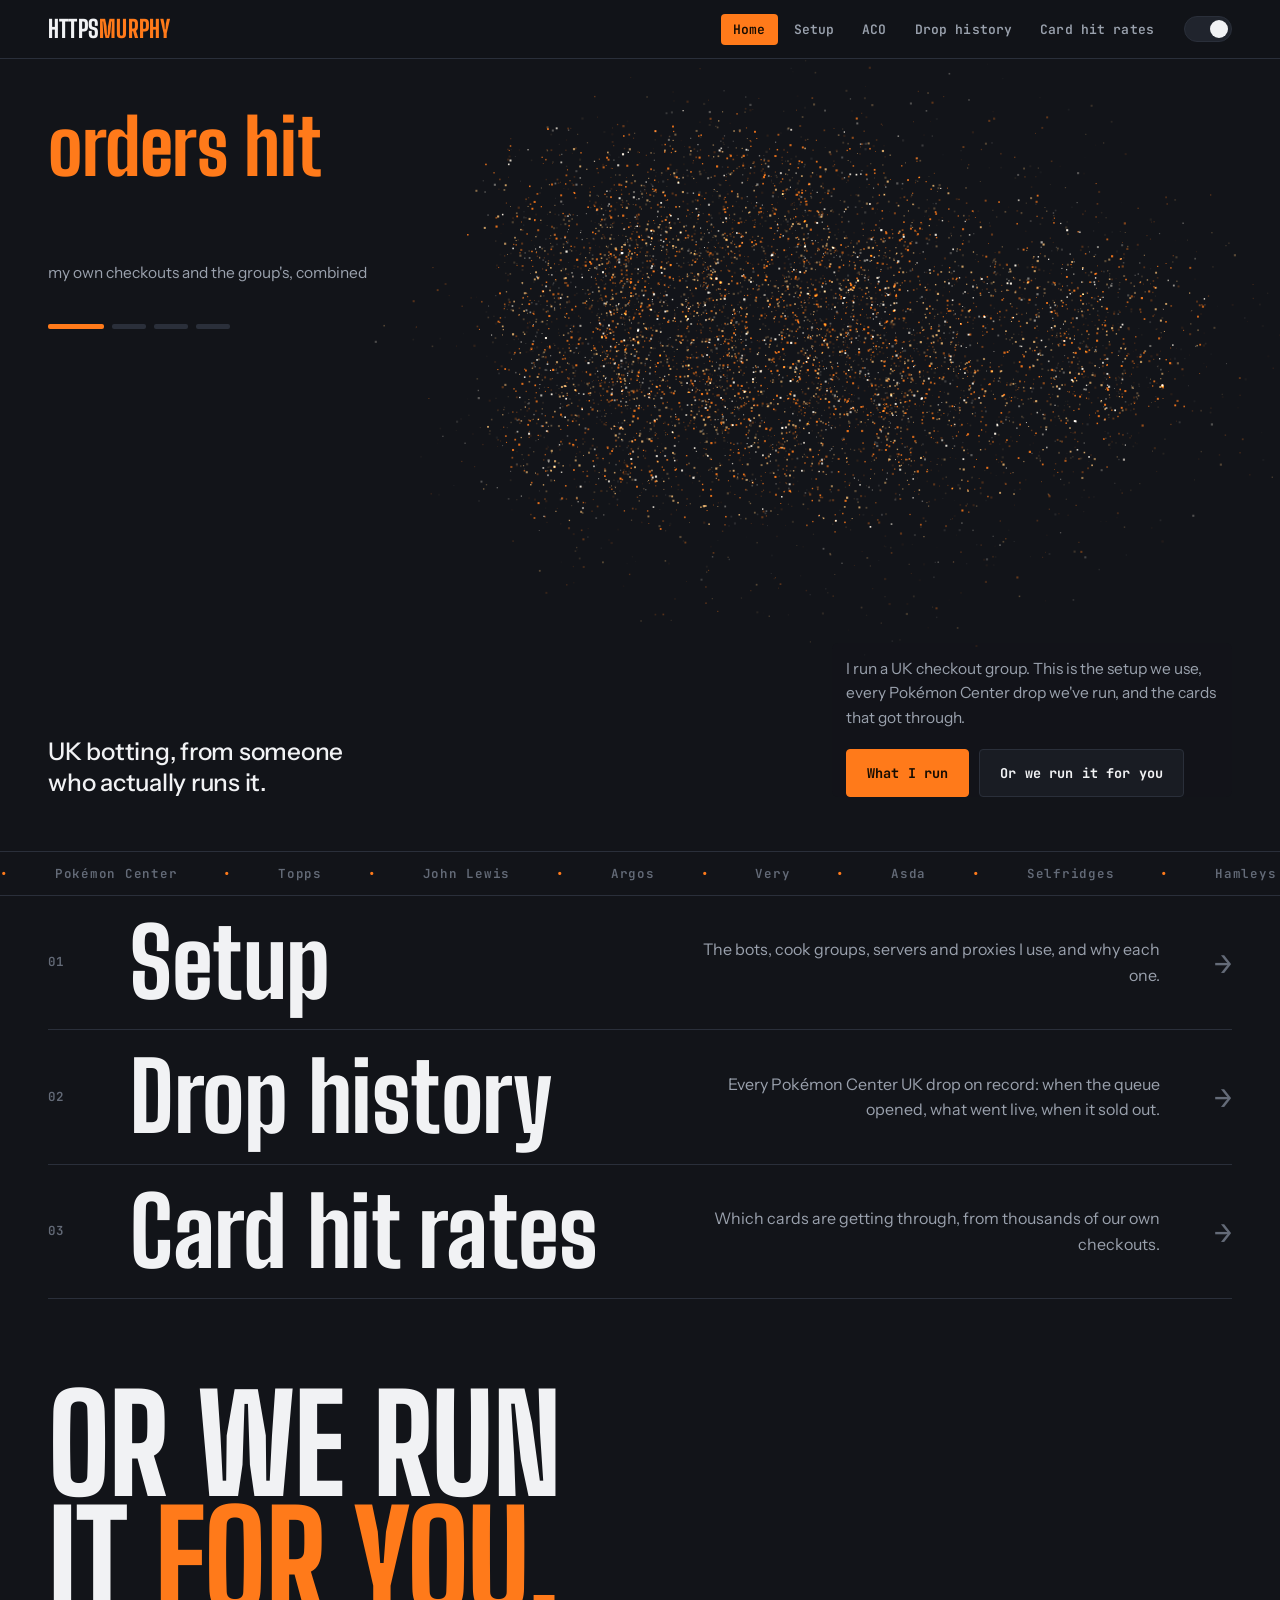
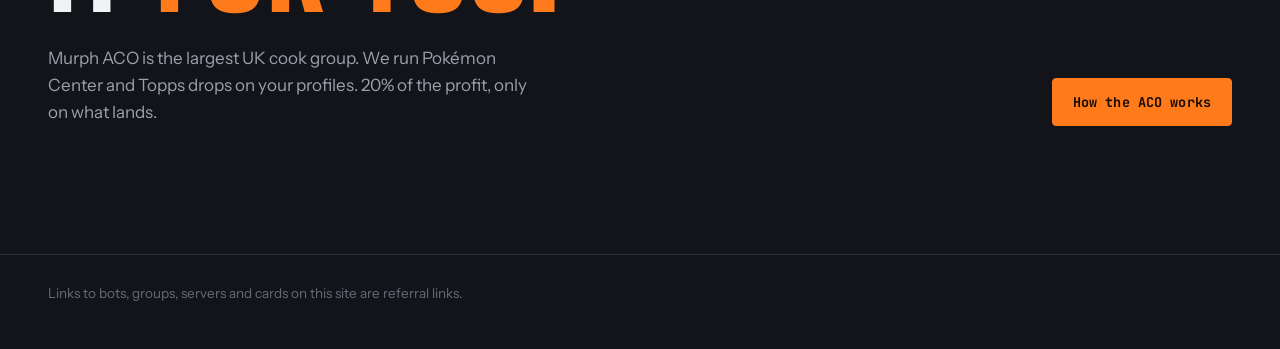
==== index.html @ 5c56f4e0 "Enfra: drop the old name everywhere Co-Authored-By: Claude Fable 5.2 <noreply@anthropic.com>" ====
<!doctype html>
<html lang="en-GB">
<head>
<meta charset="utf-8">
<meta name="viewport" content="width=device-width, initial-scale=1">
<title>httpsmurphy · UK drop desk</title>
<meta name="description" content="Live Pokémon Center UK drop clock, every drop on record with what our group took, and the cards that are getting through.">
<link rel="icon" href="icons/murphaco.webp">
<link rel="preconnect" href="https://fonts.googleapis.com">
<link rel="preconnect" href="https://fonts.gstatic.com" crossorigin>
<link href="https://fonts.googleapis.com/css2?family=Big+Shoulders+Display:wght@700;800;900&family=Instrument+Sans:wght@400;500;600;700&family=JetBrains+Mono:wght@500;600;700&display=swap" rel="stylesheet">
<link rel="stylesheet" href="assets/site.css">
<link rel="stylesheet" href="assets/v2.css">
<script src="assets/drops-data.js"></script>
<script src="assets/site.js"></script>
</head>
<body class="v2">
<main>

<section class="hero2 home" id="hero2">
  <canvas id="fx" aria-hidden="true"></canvas>
  <div class="wrap hero2-in">
    <div class="fact" aria-live="polite">
      <div class="fact-cap disp" id="fact-cap"></div>
      <div class="fact-sub" id="fact-sub"></div>
      <div class="fact-dots" id="fact-dots" role="tablist" aria-label="Figures"></div>
    </div>
    <div class="hero2-foot">
      <div>
        <h1 id="head">UK botting, from someone who actually runs it.</h1>
      </div>
      <div class="hero2-side">
        <p>I run a UK checkout group. This is the setup we use, every Pokémon Center drop we've run, and the cards that got through.</p>
        <div class="hero2-btns"><a class="btn primary" href="setup.html">What I run</a><a class="btn" href="aco.html">Or we run it for you</a></div>
      </div>
    </div>
  </div>
</section>

<div class="ticker" aria-hidden="true"><div class="ticker-in" id="ticker"></div></div>

<section class="doors"><div class="wrap">
  <a class="door rise" href="setup.html"><span class="label">01</span><span class="disp">Setup</span><span class="door-sub">The bots, cook groups, servers and proxies I use, and why each one.</span><span class="door-prev" id="prev-setup" aria-hidden="true"></span><span class="door-go" aria-hidden="true">→</span></a>
  <a class="door rise" href="drops.html"><span class="label">02</span><span class="disp">Drop history</span><span class="door-sub">Every Pokémon Center UK drop on record: when the queue opened, what went live, when it sold out.</span><span class="door-prev" id="prev-drops" aria-hidden="true"></span><span class="door-go" aria-hidden="true">→</span></a>
  <a class="door rise" href="cards.html"><span class="label">03</span><span class="disp">Card hit rates</span><span class="door-sub">Which cards are getting through, from thousands of our own checkouts.</span><span class="door-prev" id="prev-cards" aria-hidden="true"></span><span class="door-go" aria-hidden="true">→</span></a>
</div></section>

<section class="band"><div class="wrap">
  <h2 class="disp rise">Or we run it <span>for you.</span></h2>
  <div class="band-row rise">
    <p>Murph ACO is the largest UK cook group. We run Pokémon Center and Topps drops on your profiles. 20% of the profit, only on what lands.</p>
    <a class="btn primary" href="aco.html">How the ACO works</a>
  </div>
</div></section>

</main>
<script>
document.addEventListener("DOMContentLoaded", function () {
  var $ = function (id) { return document.getElementById(id); };
  var drops = Drops.all(), stats = Drops.stats(drops);

  // the figures the particles cycle through — each one says what it is, in words, right beside it
  var FACTS = [
    ["10k+", "orders hit", "my own checkouts and the group's, combined"],
    [String(stats.since), "days since the last drop", "Pokémon Center UK. They come every " + Math.round(stats.avgGap) + " days on average"],
    [String(drops.length), "drops tracked", "every Pokémon Center UK drop on record, with queue, live and sold-out times"],
    ["72%", "hit rate", "on the best card I share publicly"]
  ];

  var FX = (function () {
    var cv = $("fx"), host = $("hero2"), ctx = cv.getContext("2d"), N = innerWidth < 700 ? 3600 : 8200;
    var x = new Float32Array(N), y = new Float32Array(N), vx = new Float32Array(N), vy = new Float32Array(N), tx = new Float32Array(N), ty = new Float32Array(N),
        sz = new Float32Array(N), hue = new Float32Array(N), ph = new Float32Array(N), free = new Uint8Array(N);
    var W = 0, H = 0, dpr = 1, mx = -9999, my = -9999, text = "", running = false, seen = true, api = { idle: true };
    var still = matchMedia("(prefers-reduced-motion: reduce)").matches;
    for (var i = 0; i < N; i++) { sz[i] = .7 + Math.random() * 1.5; hue[i] = Math.random(); ph[i] = Math.random() * 6.283; }
    function size() {
      dpr = Math.min(2, devicePixelRatio || 1); W = host.clientWidth; H = host.clientHeight;
      cv.width = W * dpr; cv.height = H * dpr; ctx.setTransform(dpr, 0, 0, dpr, 0, 0);
    }
    function targets(first) {
      var off = document.createElement("canvas"), o = off.getContext("2d"); off.width = W; off.height = H;
      var fs = Math.min(H * .7, W * (innerWidth < 700 ? .92 : .56) / Math.max(1.05, text.length * .47));
      o.font = "900 " + fs + "px 'Big Shoulders Display', 'Arial Narrow', sans-serif"; o.textBaseline = "middle"; o.textAlign = "center";
      var cx = innerWidth < 900 ? W / 2 : W * .66, cy = innerWidth < 900 ? H * .4 : H * .37;
      o.fillText(text, cx, cy);
      var data = o.getImageData(0, 0, W, H).data, pts = [], step = Math.max(2, Math.round(Math.sqrt(W * H / 52000)));
      for (var py = 0; py < H; py += step) for (var px = 0; px < W; px += step) if (data[(py * W + px) * 4 + 3] > 128) pts.push(px, py);
      var count = pts.length / 2, body = Math.floor(N * .86);
      for (var i = 0; i < N; i++) {
        if (i < body && count) {
          var k = Math.floor(Math.random() * count) * 2; free[i] = 0;
          tx[i] = pts[k] + (Math.random() - .5) * step; ty[i] = pts[k + 1] + (Math.random() - .5) * step;
        } else {                                   // loose dust drifting round the number
          free[i] = 1; var a = Math.random() * 6.283, r = fs * (.42 + Math.random() * .5);
          tx[i] = cx + Math.cos(a) * r * 1.25; ty[i] = cy + Math.sin(a) * r * .8;
        }
        if (first) { var a2 = Math.random() * 6.283, r2 = Math.max(W, H) * (.5 + Math.random() * .6); x[i] = cx + Math.cos(a2) * r2; y[i] = cy + Math.sin(a2) * r2; }
      }
    }
    function frame(t) {
      if (!running) return;
      ctx.clearRect(0, 0, W, H);
      var dark = getComputedStyle(document.documentElement).colorScheme.indexOf("dark") > -1;
      ctx.globalCompositeOperation = dark ? "lighter" : "source-over";
      for (var i = 0; i < N; i++) {
        var gx = tx[i], gy = ty[i];
        if (free[i]) { gx += Math.cos(t * .00022 + ph[i]) * 26; gy += Math.sin(t * .00031 + ph[i]) * 20; }
        else { gx += Math.cos(t * .0011 + ph[i]) * .9; gy += Math.sin(t * .0013 + ph[i]) * .9; }
        var dx = gx - x[i], dy = gy - y[i], k = free[i] ? .012 : .045;
        vx[i] = (vx[i] + dx * k) * .86; vy[i] = (vy[i] + dy * k) * .86;
        var ex = x[i] - mx, ey = y[i] - my, d2 = ex * ex + ey * ey;
        if (d2 < 16900) { var f = (1 - d2 / 16900) * 5.2, d = Math.sqrt(d2) || 1; vx[i] += ex / d * f; vy[i] += ey / d * f; }
        x[i] += vx[i]; y[i] += vy[i];
        var h = hue[i], tw = .55 + .45 * Math.sin(t * .002 + ph[i] * 3);
        if (dark) ctx.fillStyle = h < .5 ? "rgba(255,122,26," + (free[i] ? .35 : .9) * tw + ")" : h < .82 ? "rgba(255,196,120," + (free[i] ? .3 : .8) * tw + ")" : "rgba(255,246,232," + (free[i] ? .3 : .95) * tw + ")";
        else ctx.fillStyle = h < .6 ? "rgba(214,88,4," + (free[i] ? .3 : .9) + ")" : "rgba(60,36,14," + (free[i] ? .22 : .7) + ")";
        ctx.fillRect(x[i], y[i], sz[i], sz[i]);
      }
      if (still) { running = false; return; }
      requestAnimationFrame(frame);
    }
    function go() { if (!running && seen && !document.hidden) { running = true; requestAnimationFrame(frame); } }
    api.set = function (v) { if (v === text) return; text = v; targets(false); if (still) { for (var i = 0; i < N; i++) { x[i] = tx[i]; y[i] = ty[i]; } } go(); };
    api.start = function (v) {
      size(); text = v; targets(true);
      if (still) for (var i = 0; i < N; i++) { x[i] = tx[i]; y[i] = ty[i]; }
      go();
    };
    host.addEventListener("pointermove", function (e) { var r = host.getBoundingClientRect(); mx = e.clientX - r.left; my = e.clientY - r.top; });
    host.addEventListener("pointerleave", function () { mx = my = -9999; });
    new IntersectionObserver(function (es) { seen = es[0].isIntersecting; if (seen) go(); else running = false; }).observe(host);
    document.addEventListener("visibilitychange", function () { if (document.hidden) running = false; else go(); });
    var rz2; window.addEventListener("resize", function () { clearTimeout(rz2); rz2 = setTimeout(function () { size(); targets(false); go(); }, 150); });
    return api;
  })();

  var at = 0, timer, dots = $("fact-dots");
  function showFact(i, user) {
    at = (i + FACTS.length) % FACTS.length;
    FX.set(FACTS[at][0]);
    var box = $("fact-cap").parentNode; box.classList.remove("swap"); void box.offsetWidth; box.classList.add("swap");
    $("fact-cap").textContent = FACTS[at][1]; $("fact-sub").textContent = FACTS[at][2];
    dots.querySelectorAll("button").forEach(function (b, k) { b.setAttribute("aria-selected", k === at ? "true" : "false"); });
    clearInterval(timer); timer = setInterval(function () { showFact(at + 1); }, user ? 9000 : 5200);
  }
  FACTS.forEach(function (f, i) {
    var b = el("button", { type: "button", role: "tab", "aria-label": f[0] + " " + f[1] });
    b.addEventListener("click", function () { showFact(i, true); }); dots.append(b);
  });
  var begin = function () { FX.start(FACTS[0][0]); showFact(0); };
  (document.fonts && document.fonts.load ? document.fonts.load("900 120px 'Big Shoulders Display'") : Promise.resolve()).then(begin, begin);

  // headline: one word at a time
  var head = $("head"), words = head.textContent.split(" "); head.textContent = ""; head.setAttribute("aria-label", words.join(" "));
  words.forEach(function (w, i) { var sp = el("span", { class: "w", "aria-hidden": "true", text: w }); sp.style.animationDelay = (.35 + i * .07) + "s"; head.append(sp, " "); });

  // retailers strip
  var shops = ["Pokémon Center", "Topps", "John Lewis", "Argos", "Very", "Asda", "Selfridges", "Hamleys", "Miniso"], tk = $("ticker");
  for (var r = 0; r < 4; r++) shops.forEach(function (n) { tk.append(el("span", { text: n })); });

  // door previews: a taste of each page, shown on hover
  ["stellar.jpg", "hidden.jpg", "brute.png", "lunar.svg", "pokenotify.png", "resellers.jpg", "hyonix.png", "enfra.png"].forEach(function (f) { $("prev-setup").append(el("img", { src: "icons/" + f, alt: "" })); });
  (function () {
    var NS = "http://www.w3.org/2000/svg", svg = document.createElementNS(NS, "svg"), recent = drops.slice(0, 26).reverse(), max = 1;
    recent.forEach(function (d) { max = Math.max(max, d.items.length); });
    svg.setAttribute("viewBox", "0 0 " + recent.length * 9 + " 54"); svg.setAttribute("preserveAspectRatio", "none");
    recent.forEach(function (d, i) {
      var h = 8 + d.items.length / max * 46, rc = document.createElementNS(NS, "rect");
      rc.setAttribute("x", i * 9); rc.setAttribute("y", 54 - h); rc.setAttribute("width", 5); rc.setAttribute("height", h); rc.setAttribute("rx", 1);
      rc.setAttribute("class", d.pre ? "has" : ""); svg.append(rc);
    });
    $("prev-drops").append(svg);
  })();
  [["Slash", 72], ["Wise", 64], ["Capital On Tap", 55]].forEach(function (c) {
    var f = el("i"); f.style.setProperty("--w", c[1] + "%");
    $("prev-cards").append(el("span", { class: "pb" }, [el("b", { text: c[0] }), el("span", { class: "pt" }, [f]), el("em", { text: c[1] + "%" })]));
  });

  var io = new IntersectionObserver(function (es) { es.forEach(function (e) { if (e.isIntersecting) { e.target.classList.add("in"); io.unobserve(e.target); } }); }, { threshold: .15 });
  document.querySelectorAll(".rise").forEach(function (n) { io.observe(n); });
});
</script>
</body>
</html>
---- assets/site.css ----
/* httpsmurphy.co.uk — one stylesheet for every page.
   Dark is a lifted slate, not black; orange is the only accent. */
:root {
  --bg: #15171c;
  --panel: #1c1f26;
  --panel-2: #232731;
  --line: #2c313c;
  --ink: #eceef2;
  --dim: #9ba1ae;
  --faint: #6c7280;
  --accent: #ff8a2b;
  --accent-ink: #1a1206;
  --accent-soft: rgba(255, 138, 43, .12);
  --good: #4cc38a;
  --bad: #ef6b6b;
  --warn: #f2c14e;
  --radius: 14px;
  --maxw: 1080px;
  --font: "Manrope", system-ui, -apple-system, "Segoe UI", sans-serif;
  --mono: "JetBrains Mono", ui-monospace, "SF Mono", Menlo, monospace;
  color-scheme: dark;
}
@media (prefers-color-scheme: light) {
  :root:not([data-theme="dark"]) {
    --bg: #f5f4f1; --panel: #ffffff; --panel-2: #f0eeea; --line: #e2dfd9;
    --ink: #1b1d22; --dim: #5d6370; --faint: #8b909b;
    --accent: #e06c0a; --accent-ink: #ffffff; --accent-soft: rgba(224, 108, 10, .10);
    --good: #1f9d63; --bad: #d14545; --warn: #b7860b;
    color-scheme: light;
  }
}
:root[data-theme="light"] {
  --bg: #f5f4f1; --panel: #ffffff; --panel-2: #f0eeea; --line: #e2dfd9;
  --ink: #1b1d22; --dim: #5d6370; --faint: #8b909b;
  --accent: #e06c0a; --accent-ink: #ffffff; --accent-soft: rgba(224, 108, 10, .10);
  --good: #1f9d63; --bad: #d14545; --warn: #b7860b;
  color-scheme: light;
}

* { box-sizing: border-box; }
html { -webkit-text-size-adjust: 100%; }
body {
  margin: 0; background: var(--bg); color: var(--ink);
  font: 16px/1.6 var(--font); -webkit-font-smoothing: antialiased;
}
a { color: inherit; text-decoration: none; }
a:focus-visible, button:focus-visible, input:focus-visible { outline: 2px solid var(--accent); outline-offset: 3px; border-radius: 6px; }
img { max-width: 100%; display: block; }
h1, h2, h3 { margin: 0; line-height: 1.15; letter-spacing: -.02em; text-wrap: balance; }
h1 { font-size: clamp(34px, 5.4vw, 56px); font-weight: 800; }
h2 { font-size: clamp(24px, 3vw, 32px); font-weight: 750; }
h3 { font-size: 17px; font-weight: 700; letter-spacing: -.01em; }
p { margin: 0; }
.wrap { width: 100%; max-width: var(--maxw); margin: 0 auto; padding: 0 20px; }
.num { font-family: var(--mono); font-variant-numeric: tabular-nums; letter-spacing: -.02em; }
.dim { color: var(--dim); }
.accent { color: var(--accent); }
.eyebrow { font-size: 12.5px; font-weight: 700; letter-spacing: .12em; text-transform: uppercase; color: var(--accent); }
.lede { color: var(--dim); font-size: clamp(16px, 1.6vw, 18.5px); max-width: 60ch; }

/* header */
.site-head { position: sticky; top: 0; z-index: 20; background: color-mix(in srgb, var(--bg) 86%, transparent); backdrop-filter: blur(10px); border-bottom: 1px solid var(--line); }
.site-head .wrap { display: flex; align-items: center; gap: 18px; height: 62px; }
.brand { font-weight: 800; letter-spacing: -.02em; font-size: 17px; white-space: nowrap; }
.brand span { color: var(--accent); }
.nav { display: flex; gap: 4px; margin-left: auto; overflow-x: auto; scrollbar-width: none; }
.nav::-webkit-scrollbar { display: none; }
.nav a { padding: 7px 12px; border-radius: 9px; font-size: 14.5px; font-weight: 600; color: var(--dim); white-space: nowrap; }
.nav a:hover { color: var(--ink); background: var(--panel); }
.nav a[aria-current="page"] { color: var(--ink); background: var(--panel-2); }
.theme-btn { flex: none; width: 36px; height: 36px; border-radius: 10px; border: 1px solid var(--line); background: var(--panel); color: var(--dim); cursor: pointer; font-size: 15px; }
.theme-btn:hover { color: var(--ink); }

/* sections */
main { display: block; }
.hero { padding: clamp(48px, 9vw, 104px) 0 clamp(36px, 6vw, 64px); }
.hero h1 { max-width: 16ch; }
.hero .lede { margin-top: 18px; }
.section { padding: clamp(36px, 6vw, 72px) 0; }
.section-head { display: flex; flex-direction: column; gap: 10px; margin-bottom: 28px; }
.section-head p { color: var(--dim); max-width: 62ch; }

/* buttons */
.btn { display: inline-flex; align-items: center; gap: 8px; padding: 11px 18px; border-radius: 11px; font-weight: 700; font-size: 15px; border: 1px solid var(--line); background: var(--panel); color: var(--ink); cursor: pointer; transition: transform .12s ease, border-color .12s ease; }
.btn:hover { border-color: var(--faint); transform: translateY(-1px); }
.btn.primary { background: var(--accent); border-color: var(--accent); color: var(--accent-ink); }
.btn.small { padding: 8px 13px; font-size: 14px; border-radius: 9px; }
.btn-row { display: flex; flex-wrap: wrap; gap: 10px; margin-top: 28px; }

/* cards */
.card { background: var(--panel); border: 1px solid var(--line); border-radius: var(--radius); padding: 24px; }
.grid { display: grid; gap: 16px; }
.grid.three { grid-template-columns: repeat(3, minmax(0, 1fr)); }
.grid.two { grid-template-columns: repeat(2, minmax(0, 1fr)); }
@media (max-width: 860px) { .grid.three { grid-template-columns: 1fr; } .grid.two { grid-template-columns: 1fr; } }
a.card { display: flex; flex-direction: column; gap: 8px; transition: border-color .15s ease, transform .15s ease; }
a.card:hover { border-color: var(--accent); transform: translateY(-2px); }
a.card .go { margin-top: auto; padding-top: 14px; color: var(--accent); font-weight: 700; font-size: 14.5px; }
.card p { color: var(--dim); font-size: 15px; }

/* the live drop panel */
.pulse { display: grid; grid-template-columns: minmax(0, 1.1fr) minmax(0, 1fr); gap: 0; padding: 0; overflow: hidden; }
@media (max-width: 860px) { .pulse { grid-template-columns: 1fr; } }
.pulse-main { padding: 30px; border-right: 1px solid var(--line); }
@media (max-width: 860px) { .pulse-main { border-right: 0; border-bottom: 1px solid var(--line); } }
.pulse-big { display: flex; align-items: baseline; gap: 14px; margin: 10px 0 6px; }
.pulse-big .num { font-size: clamp(64px, 11vw, 112px); font-weight: 700; line-height: .95; color: var(--accent); }
.pulse-big span:last-child { font-size: 18px; font-weight: 700; }
.meter { height: 8px; border-radius: 99px; background: var(--panel-2); margin-top: 20px; overflow: hidden; }
.meter i { display: block; height: 100%; border-radius: 99px; background: var(--accent); width: 0; transition: width 1s cubic-bezier(.2, .8, .2, 1); }
.meter-note { margin-top: 10px; font-size: 14px; color: var(--dim); }
.pulse-side { padding: 30px; display: grid; grid-template-columns: 1fr 1fr; gap: 22px 18px; align-content: center; }
.stat .k { font-size: 12.5px; color: var(--faint); font-weight: 600; text-transform: uppercase; letter-spacing: .08em; }
.stat .v { font-size: 22px; font-weight: 700; margin-top: 2px; }
.stat .s { font-size: 13px; color: var(--dim); }

/* month bars + heatmap */
.bars { display: flex; align-items: flex-end; gap: 8px; height: 120px; }
.bars div { flex: 1; display: flex; flex-direction: column; align-items: center; justify-content: flex-end; gap: 6px; height: 100%; }
.bars i { display: block; width: 100%; max-width: 34px; border-radius: 6px 6px 2px 2px; background: var(--accent); min-height: 3px; }
.bars span { font-size: 11.5px; color: var(--faint); white-space: nowrap; }
.bars b { font: 600 12px var(--mono); color: var(--dim); }
.heat { display: grid; grid-template-columns: 44px repeat(9, 1fr); gap: 5px; align-items: center; }
.heat .h { font-size: 11.5px; color: var(--faint); text-align: center; }
.heat .d { font-size: 12.5px; color: var(--dim); font-weight: 600; }
.heat .c { aspect-ratio: 1.5 / 1; border-radius: 6px; background: var(--panel-2); display: grid; place-items: center; font: 600 12px var(--mono); color: transparent; }
.heat .c[data-n]:not([data-n="0"]) { color: var(--accent-ink); }

/* drop list */
.toolbar { display: flex; flex-wrap: wrap; gap: 10px; align-items: center; margin-bottom: 18px; }
.chips { display: flex; gap: 6px; flex-wrap: wrap; }
.chip { padding: 7px 13px; border-radius: 99px; border: 1px solid var(--line); background: var(--panel); color: var(--dim); font-size: 14px; font-weight: 600; cursor: pointer; }
.chip[aria-pressed="true"] { background: var(--accent); border-color: var(--accent); color: var(--accent-ink); }
.search { flex: 1; min-width: 200px; padding: 10px 14px; border-radius: 11px; border: 1px solid var(--line); background: var(--panel); color: var(--ink); font: inherit; font-size: 15px; }
.drop { background: var(--panel); border: 1px solid var(--line); border-radius: var(--radius); margin-bottom: 12px; overflow: hidden; }
.drop-head { display: flex; flex-wrap: wrap; align-items: center; gap: 10px 14px; padding: 16px 20px; }
.drop-head .date { font-weight: 750; font-size: 16.5px; }
.tag { font-size: 12px; font-weight: 700; padding: 3px 9px; border-radius: 7px; border: 1px solid var(--line); color: var(--dim); white-space: nowrap; }
.tag.pre { color: var(--warn); border-color: color-mix(in srgb, var(--warn) 45%, transparent); }
.tag.live { color: var(--good); border-color: color-mix(in srgb, var(--good) 45%, transparent); font-family: var(--mono); }
.tag.oos { color: var(--bad); border-color: color-mix(in srgb, var(--bad) 45%, transparent); font-family: var(--mono); }
.drop-items { border-top: 1px solid var(--line); }
.drop-item { display: flex; align-items: center; gap: 12px; padding: 12px 20px; border-top: 1px solid var(--line); }
.drop-item:first-child { border-top: 0; }
.drop-item .n { flex: 1; min-width: 0; font-size: 15px; }
.drop-item .n small { display: block; color: var(--faint); font-size: 12.5px; }
.drop-item .t { display: flex; gap: 6px; flex: none; }
@media (max-width: 560px) { .drop-item { flex-direction: column; align-items: flex-start; gap: 8px; } }

/* list rows (setup, cards) */
.rows { display: flex; flex-direction: column; gap: 10px; }
.row { background: var(--panel); border: 1px solid var(--line); border-radius: var(--radius); }
.row-main { display: flex; align-items: center; gap: 16px; padding: 18px 20px; width: 100%; text-align: left; background: none; border: 0; color: inherit; font: inherit; }
button.row-main { cursor: pointer; }
.row-ico { flex: none; width: 44px; height: 44px; border-radius: 11px; object-fit: cover; background: var(--panel-2); display: grid; place-items: center; font-weight: 800; color: var(--dim); }
.row-body { flex: 1; min-width: 0; }
.row-body h3 { display: flex; flex-wrap: wrap; align-items: center; gap: 8px; }
.row-body p { color: var(--dim); font-size: 15px; margin-top: 2px; }
.pill { font-size: 11.5px; font-weight: 700; padding: 2px 8px; border-radius: 6px; background: var(--panel-2); color: var(--dim); letter-spacing: .02em; }
.pill.best { background: var(--accent-soft); color: var(--accent); }
@media (max-width: 560px) { .row-main { flex-wrap: wrap; } .row-main .btn { width: 100%; justify-content: center; } }

/* card hit rates */
.rate { flex: none; width: 190px; display: flex; align-items: center; gap: 12px; }
.rate .track { flex: 1; height: 8px; border-radius: 99px; background: var(--panel-2); overflow: hidden; }
.rate .track i { display: block; height: 100%; border-radius: 99px; background: var(--accent); width: 0; transition: width .9s cubic-bezier(.2, .8, .2, 1); }
.rate .num { width: 44px; text-align: right; font-weight: 700; font-size: 16px; }
.row.low .rate .track i { background: var(--faint); }
.caret { flex: none; color: var(--faint); transition: transform .2s ease; }
.row[open-state="1"] .caret { transform: rotate(180deg); }
.row-more { display: none; padding: 0 20px 20px 80px; }
.row[open-state="1"] .row-more { display: block; }
.facts { display: grid; grid-template-columns: repeat(3, minmax(0, 1fr)); gap: 14px; margin-bottom: 16px; }
.facts .k { font-size: 12px; color: var(--faint); font-weight: 700; text-transform: uppercase; letter-spacing: .08em; }
.facts .v { font-weight: 650; margin-top: 2px; }
.bin { font-family: var(--mono); letter-spacing: .06em; }
.bin .mask { color: var(--faint); }
@media (max-width: 700px) { .rate { width: 120px; } .row-more { padding-left: 20px; } .facts { grid-template-columns: 1fr; } }
.lock { display: flex; align-items: center; gap: 14px; flex-wrap: wrap; background: var(--accent-soft); border: 1px solid color-mix(in srgb, var(--accent) 35%, transparent); border-radius: var(--radius); padding: 18px 20px; margin-top: 18px; }
.lock p { flex: 1; min-width: 220px; font-size: 15px; }

/* ACO page */
.switch { display: inline-flex; align-self: flex-start; margin-top: 6px; padding: 4px; gap: 4px; border-radius: 12px; background: var(--panel); border: 1px solid var(--line); }
.switch button { padding: 9px 16px; border-radius: 9px; border: 0; background: none; color: var(--dim); font: inherit; font-weight: 700; font-size: 14.5px; cursor: pointer; }
.switch button[aria-pressed="true"] { background: var(--accent); color: var(--accent-ink); }
.feature h3 { margin-bottom: 6px; }
.steps { counter-reset: s; display: grid; gap: 14px; }
.steps li { list-style: none; counter-increment: s; display: flex; gap: 16px; align-items: flex-start; }
.steps li::before { content: counter(s); flex: none; width: 32px; height: 32px; border-radius: 9px; background: var(--accent-soft); color: var(--accent); display: grid; place-items: center; font: 700 14px var(--mono); }
.steps { padding: 0; margin: 0; }
.figures { display: grid; grid-template-columns: repeat(3, 1fr); gap: 16px; }
.figures .num { font-size: clamp(30px, 4.6vw, 44px); font-weight: 700; color: var(--accent); }
@media (max-width: 700px) { .figures { grid-template-columns: 1fr; } }

.soon { opacity: .75; }
.soon .pill { margin-left: auto; }
.note { font-size: 13.5px; color: var(--faint); }
.callout { border-left: 3px solid var(--accent); padding: 4px 0 4px 16px; color: var(--dim); max-width: 62ch; }
.callout b { color: var(--ink); }

/* footer */
.site-foot { border-top: 1px solid var(--line); margin-top: 40px; padding: 28px 0 44px; color: var(--faint); font-size: 13.5px; }
.site-foot .wrap { display: flex; flex-wrap: wrap; gap: 10px 24px; justify-content: space-between; }
.site-foot a { color: var(--dim); text-decoration: underline; text-underline-offset: 3px; }

@media (prefers-reduced-motion: reduce) { * { transition: none !important; animation: none !important; } }

/* breakdown under a setup row */
.points { list-style: none; margin: 0; padding: 0 20px 18px 80px; display: grid; gap: 7px; }
.points li { position: relative; padding-left: 18px; color: var(--dim); font-size: 15px; }
.points li::before { content: ""; position: absolute; left: 0; top: .62em; width: 6px; height: 6px; border-radius: 2px; background: var(--accent); }
.points li b { color: var(--ink); font-weight: 650; }
@media (max-width: 700px) { .points { padding-left: 20px; } }
.tag.won { color: var(--accent); border-color: color-mix(in srgb, var(--accent) 45%, transparent); font-weight: 700; }

/* members-only rows on the hit rates page */
a.row.locked { display: block; border-style: dashed; border-color: color-mix(in srgb, var(--accent) 45%, var(--line)); }
a.row.locked:hover { border-color: var(--accent); }
.row.locked .blur { filter: blur(6px); user-select: none; }
.row.locked .rate .track i { background: repeating-linear-gradient(135deg, var(--accent) 0 6px, color-mix(in srgb, var(--accent) 55%, transparent) 6px 12px); }
.row.locked .caret { font-size: 13px; }
---- assets/v2.css ----
/* v2 — the "drop desk" look. Loaded after site.css; pages move onto it one at a time. */
:root {
  --bg: #121419; --panel: #191c23; --panel-2: #20242d; --line: #2a2f3a;
  --ink: #f1f2f4; --dim: #9aa1ad; --faint: #646b78;
  --accent: #ff7a1a; --accent-ink: #160c02; --accent-soft: rgba(255, 122, 26, .13);
  --display: "Big Shoulders Display", "Arial Narrow", sans-serif;
  --font: "Instrument Sans", system-ui, -apple-system, sans-serif;
}
@media (prefers-color-scheme: light) {
  :root:not([data-theme="dark"]) { --bg: #f3f1ec; --panel: #fbfaf7; --panel-2: #eae7df; --line: #d9d5cb; --ink: #17181b; --dim: #575c66; --faint: #8a8f99; --accent: #e2620a; --accent-ink: #fff; --accent-soft: rgba(226, 98, 10, .11); }
}
:root[data-theme="light"] { --bg: #f3f1ec; --panel: #fbfaf7; --panel-2: #eae7df; --line: #d9d5cb; --ink: #17181b; --dim: #575c66; --faint: #8a8f99; --accent: #e2620a; --accent-ink: #fff; --accent-soft: rgba(226, 98, 10, .11); }

body.v2 { font-family: var(--font); background:
  linear-gradient(color-mix(in srgb, var(--line) 38%, transparent) 1px, transparent 1px) 0 0 / 100% 88px,
  var(--bg); background-attachment: local; }
body.v2 .wrap { max-width: 1240px; padding: 0 28px; }
@media (max-width: 640px) { body.v2 .wrap { padding: 0 16px; } }
.v2 .label { font: 600 11.5px/1 var(--mono); letter-spacing: .14em; text-transform: uppercase; color: var(--faint); }
.v2 .label b { color: var(--accent); font-weight: 600; }
.v2 .disp { font-family: var(--display); font-weight: 800; text-transform: uppercase; letter-spacing: -.005em; line-height: .86; }

/* header */
.v2 .site-head { background: color-mix(in srgb, var(--bg) 82%, transparent); }
.v2 .site-head .wrap { height: 58px; }
.v2 .brand { font-family: var(--display); font-size: 24px; font-weight: 800; text-transform: uppercase; letter-spacing: .01em; }
.v2 .nav a { font: 600 12px var(--mono); letter-spacing: .08em; text-transform: uppercase; border-radius: 4px; }
.v2 .nav a[aria-current="page"] { background: var(--accent); color: var(--accent-ink); }
.v2 .theme-btn { border-radius: 4px; }

/* ---------- desk: the live clock ---------- */
.desk { padding: clamp(28px, 5vw, 56px) 0 0; }
.desk-top { display: flex; flex-wrap: wrap; gap: 10px 28px; align-items: center; justify-content: space-between; margin-bottom: 18px; }
.live { display: inline-flex; align-items: center; gap: 9px; }
.live i { width: 8px; height: 8px; border-radius: 50%; background: var(--accent); box-shadow: 0 0 0 0 var(--accent); animation: ping 1.8s infinite; }
@keyframes ping { 70% { box-shadow: 0 0 0 9px transparent; } 100% { box-shadow: 0 0 0 0 transparent; } }
.clock { display: flex; align-items: flex-end; gap: clamp(8px, 1.6vw, 22px); flex-wrap: wrap; }
.clock .unit { display: flex; flex-direction: column; gap: 8px; }
.clock .n { font-family: var(--display); font-weight: 900; font-size: clamp(84px, 19vw, 264px); line-height: .78; letter-spacing: -.02em; font-variant-numeric: tabular-nums; }
.clock .unit.days .n { color: var(--accent); }
.clock .unit.small .n { font-size: clamp(40px, 7.4vw, 104px); color: var(--ink); }
.clock .sep { font-family: var(--display); font-weight: 900; font-size: clamp(40px, 7.4vw, 104px); line-height: .78; color: var(--faint); padding-bottom: 20px; }
.desk-line { margin-top: 22px; display: grid; grid-template-columns: minmax(0, 1.3fr) minmax(0, 1fr); gap: 28px; align-items: end; }
@media (max-width: 860px) { .desk-line { grid-template-columns: 1fr; } }
.desk-line h1 { font: 600 clamp(19px, 2.2vw, 26px)/1.25 var(--font); letter-spacing: -.01em; max-width: 26ch; text-wrap: balance; text-transform: none; }
.desk-line h1 em { font-style: normal; color: var(--accent); }
.desk-line p { color: var(--dim); max-width: 46ch; }

/* ---------- timeline ---------- */
.tl { margin-top: clamp(28px, 4vw, 48px); border-top: 1px solid var(--line); border-bottom: 1px solid var(--line); background: color-mix(in srgb, var(--panel) 70%, transparent); }
.tl-head { display: flex; flex-wrap: wrap; justify-content: space-between; gap: 8px 20px; padding: 16px 0 0; }
.tl-stage { position: relative; height: 210px; margin-top: 8px; cursor: crosshair; touch-action: pan-y; outline: none; }
.tl-stage svg { display: block; width: 100%; height: 100%; overflow: visible; }
.tl-stage .bar { fill: var(--faint); transition: fill .15s; }
.tl-stage .bar.has { fill: color-mix(in srgb, var(--accent) 62%, var(--panel-2)); }
.tl-stage .bar.on { fill: var(--accent); }
.tl-stage .axis { stroke: var(--line); }
.tl-stage .yr { font: 600 11px var(--mono); fill: var(--faint); letter-spacing: .1em; }
.tl-stage .cursor { stroke: var(--ink); stroke-width: 1; stroke-dasharray: 2 4; }
.tl-read { display: grid; grid-template-columns: auto minmax(0, 1fr) auto; gap: 14px 32px; align-items: start; padding: 18px 0 22px; min-height: 124px; }
@media (max-width: 760px) { .tl-read { grid-template-columns: 1fr; min-height: 0; } }
.tl-read .when .disp { font-size: clamp(34px, 4.6vw, 56px); }
.tl-read .what { color: var(--dim); font-size: 15px; }
.tl-read .what b { color: var(--ink); font-weight: 600; }
.tl-read .took { text-align: right; }
@media (max-width: 760px) { .tl-read .took { text-align: left; } }
.tl-read .took .disp { font-size: clamp(44px, 6vw, 80px); color: var(--accent); }
.tl-read .took.none .disp { color: var(--faint); }
.tl-keys { display: flex; gap: 8px; }
.tl-keys button { width: 34px; height: 30px; border: 1px solid var(--line); background: var(--panel); color: var(--dim); border-radius: 4px; cursor: pointer; font: 600 14px var(--mono); }
.tl-keys button:hover { color: var(--ink); border-color: var(--faint); }

/* ---------- three instruments ---------- */
.trio { display: grid; grid-template-columns: 1.05fr 1fr 1fr; gap: 0; border-bottom: 1px solid var(--line); }
@media (max-width: 980px) { .trio { grid-template-columns: 1fr; } }
.inst { padding: 30px 28px 34px; border-right: 1px solid var(--line); display: flex; flex-direction: column; gap: 16px; min-width: 0; }
.inst:last-child { border-right: 0; }
.inst:first-child { padding-left: 0; }
.inst:last-child { padding-right: 0; }
@media (max-width: 980px) { .inst { border-right: 0; border-bottom: 1px solid var(--line); padding: 26px 0; } .inst:last-child { border-bottom: 0; } }
.inst h2 { font-family: var(--display); font-weight: 800; text-transform: uppercase; font-size: clamp(30px, 3.2vw, 42px); line-height: .9; letter-spacing: 0; }
.inst .sub { color: var(--dim); font-size: 15px; max-width: 40ch; }
.inst .more { margin-top: auto; font: 600 12px var(--mono); letter-spacing: .1em; text-transform: uppercase; color: var(--accent); }
.inst .more:hover { text-decoration: underline; text-underline-offset: 4px; }

/* window grid */
.win { display: grid; grid-template-columns: 34px repeat(9, 1fr); gap: 4px; align-items: center; }
.win .h, .win .d { font: 600 10.5px var(--mono); color: var(--faint); text-align: center; letter-spacing: .04em; }
.win .d { text-align: left; }
.win .c { aspect-ratio: 1 / 1; border-radius: 3px; background: var(--panel-2); position: relative; }
.win .c.now { outline: 2px solid var(--ink); outline-offset: 2px; }
.status { display: inline-flex; align-items: center; gap: 10px; font: 600 12.5px var(--mono); letter-spacing: .06em; text-transform: uppercase; padding: 8px 12px; border: 1px solid var(--line); border-radius: 4px; align-self: flex-start; }
.status.hot { border-color: var(--accent); color: var(--accent); background: var(--accent-soft); }

/* rate race */
.race { display: grid; gap: 9px; }
.race .r { display: grid; grid-template-columns: 112px minmax(0, 1fr) 46px; gap: 12px; align-items: center; font-size: 14.5px; }
.race .r span:first-child { white-space: nowrap; overflow: hidden; text-overflow: ellipsis; font-weight: 600; }
.race .t { height: 14px; background: var(--panel-2); border-radius: 2px; overflow: hidden; }
.race .t i { display: block; height: 100%; width: 0; background: var(--accent); transition: width 1.1s cubic-bezier(.16, 1, .3, 1); }
.race .r b { font: 700 14px var(--mono); text-align: right; }
.race .r.hid span:first-child { filter: blur(5px); user-select: none; }
.race .r.hid .t i { background: repeating-linear-gradient(120deg, var(--accent) 0 5px, transparent 5px 10px); animation: slide 1.2s linear infinite; background-size: 20px 100%; }
@keyframes slide { to { background-position: 20px 0; } }
.race .r.hid b { color: var(--accent); }

/* stack switcher */
.stack { display: grid; gap: 6px; }
.stack button { display: grid; grid-template-columns: 30px minmax(0, 1fr) auto; gap: 12px; align-items: center; width: 100%; text-align: left; padding: 10px 12px; background: none; border: 1px solid var(--line); border-radius: 4px; color: inherit; font: inherit; cursor: pointer; }
.stack button img { width: 30px; height: 30px; border-radius: 6px; object-fit: cover; }
.stack button b { font-family: var(--display); font-weight: 800; font-size: 22px; text-transform: uppercase; line-height: 1; }
.stack button small { font: 600 10.5px var(--mono); letter-spacing: .1em; text-transform: uppercase; color: var(--faint); }
.stack button[aria-pressed="true"] { border-color: var(--accent); background: var(--accent-soft); }
.stack-out { color: var(--dim); font-size: 15px; min-height: 68px; }
.stack-out a { color: var(--accent); font-weight: 600; white-space: nowrap; }

/* closing band */
.band { padding: clamp(40px, 7vw, 88px) 0; }
.band .disp { font-size: clamp(54px, 10.5vw, 150px); max-width: 11ch; }
.band .disp span { color: var(--accent); }
.band-row { display: flex; flex-wrap: wrap; gap: 20px 44px; align-items: end; justify-content: space-between; margin-top: 26px; }
.band-row p { color: var(--dim); max-width: 44ch; font-size: 17px; }
.v2 .btn { border-radius: 4px; font: 700 12.5px var(--mono); letter-spacing: .08em; text-transform: uppercase; padding: 14px 20px; }

.rise { opacity: 0; transform: translateY(16px); transition: opacity .7s ease, transform .7s cubic-bezier(.16, 1, .3, 1); }
.rise.in { opacity: 1; transform: none; }
@media (prefers-reduced-motion: reduce) { .rise { opacity: 1; transform: none; } .live i, .race .r.hid .t i { animation: none; } }

/* ---------- hero with the particle number ---------- */
body.v2 { background: var(--bg); }
.desk { padding: 0; }
.hero2 { position: relative; height: min(84vh, 820px); min-height: 540px; overflow: hidden; }
.hero2 canvas { position: absolute; inset: 0; width: 100%; height: 100%; }
.hero2-in { position: relative; height: 100%; display: flex; flex-direction: column; justify-content: space-between; padding-top: 26px; padding-bottom: 34px; pointer-events: none; }
.hero2-in a, .hero2-in button { pointer-events: auto; }
.hero2-foot { display: flex; flex-wrap: wrap; gap: 24px 48px; align-items: flex-end; justify-content: space-between; }
.hero2-foot h1 { font: 600 clamp(24px, 3.3vw, 44px)/1.08 var(--font); letter-spacing: -.025em; max-width: 15ch; margin: 12px 0 14px; text-transform: none; text-wrap: balance; }
.hero2-foot h1 em { font-style: normal; color: var(--accent); }
.fx-label { transition: color .2s; }
.fx-label.hot { color: var(--accent); }
.tick { font: 600 15px var(--mono); letter-spacing: .08em; color: var(--dim); font-variant-numeric: tabular-nums; }
.hero2-side { max-width: 400px; display: grid; gap: 18px; }
.hero2-side p { color: var(--dim); font-size: 15.5px; }
.hero2-btns { display: flex; flex-wrap: wrap; gap: 10px; }
.tl { margin-top: 0; }
@media (max-width: 900px) { .hero2 { height: auto; min-height: 0; } .hero2-in { gap: 44vh; } }

/* ---------- home, slimmed: one hero that explains itself, then four doors ---------- */
.hero2.home { height: min(88vh, 860px); }
.fact { max-width: 420px; padding-top: clamp(20px, 6vh, 64px); display: grid; gap: 10px; }
.fact-cap { font-size: clamp(30px, 4.4vw, 58px); color: var(--accent); line-height: .9; min-height: 1.8em; text-wrap: balance; }
.fact-sub { color: var(--dim); font-size: 15.5px; max-width: 34ch; min-height: 3em; }
.fact-dots { display: flex; gap: 8px; margin-top: 6px; pointer-events: auto; }
.fact-dots button { width: 34px; height: 5px; border-radius: 2px; border: 0; background: var(--line); cursor: pointer; padding: 0; transition: background .2s, width .2s; }
.fact-dots button[aria-selected="true"] { background: var(--accent); width: 56px; }
.hero2.home .hero2-foot h1 { font: 600 clamp(28px, 3.6vw, 50px)/1.04 var(--font); max-width: 14ch; margin: 0; }
.doors { border-top: 1px solid var(--line); }
.door { display: grid; grid-template-columns: 54px minmax(0, auto) minmax(0, 1fr) 44px; gap: 8px 28px; align-items: center; padding: 26px 0; border-bottom: 1px solid var(--line); position: relative; transition: padding .25s cubic-bezier(.16, 1, .3, 1), color .2s; }
.door .disp { font-size: clamp(44px, 7.4vw, 108px); transition: color .2s; }
.door-sub { color: var(--dim); font-size: 16px; max-width: 42ch; justify-self: end; text-align: right; transition: color .2s; }
.door-go { font: 700 30px var(--mono); color: var(--faint); justify-self: end; transition: transform .25s, color .2s; }
.door:hover, .door:focus-visible { padding-left: 18px; }
.door:hover .disp, .door:focus-visible .disp { color: var(--accent); }
.door:hover .door-go { color: var(--accent); transform: translateX(8px); }
.door:hover .door-sub { color: var(--ink); }
@media (max-width: 820px) { .door { grid-template-columns: 34px minmax(0, 1fr) 28px; } .door-sub { grid-column: 2 / -1; justify-self: start; text-align: left; } .hero2.home { height: auto; } .hero2.home .hero2-in { gap: 46vh; } }

.hero2.home .hero2-in { padding-bottom: 54px; }

/* ---------- home polish ---------- */
.hero2.home .hero2-foot h1 { font: 500 clamp(19px, 1.9vw, 25px)/1.25 var(--font); letter-spacing: -.01em; max-width: 22ch; color: var(--ink); }
.hero2.home .hero2-foot h1 .w { display: inline-block; opacity: 0; transform: translateY(.6em); animation: wordin .6s cubic-bezier(.16, 1, .3, 1) forwards; }
@keyframes wordin { to { opacity: 1; transform: none; } }
.fact-cap { font-size: clamp(40px, 6vw, 84px); }
.fact.swap .fact-cap, .fact.swap .fact-sub { animation: capin .55s cubic-bezier(.16, 1, .3, 1) both; }
.fact.swap .fact-sub { animation-delay: .08s; }
@keyframes capin { from { opacity: 0; transform: translateY(14px); filter: blur(6px); } to { opacity: 1; transform: none; filter: none; } }
.hero2-side { background: color-mix(in srgb, var(--bg) 72%, transparent); backdrop-filter: blur(6px); padding: 14px 0 0 14px; border-radius: 6px; }
.ticker { border-top: 1px solid var(--line); overflow: hidden; padding: 13px 0; }
.ticker-in { display: flex; gap: 46px; width: max-content; animation: tick 46s linear infinite; }
.ticker-in span { font: 600 11.5px var(--mono); letter-spacing: .16em; text-transform: uppercase; color: var(--faint); white-space: nowrap; }
.ticker-in span::before { content: "•"; color: var(--accent); margin-right: 46px; }
@keyframes tick { to { transform: translateX(-50%); } }
.door { grid-template-columns: 54px minmax(0, auto) minmax(0, 1fr) 44px; }
.door-sub, .door-prev { grid-column: 3; grid-row: 1; justify-self: end; }
.door-prev { opacity: 0; transform: translateX(14px); transition: opacity .25s, transform .3s cubic-bezier(.16, 1, .3, 1); display: flex; align-items: center; gap: 10px; pointer-events: none; }
.door:hover .door-prev, .door:focus-visible .door-prev { opacity: 1; transform: none; }
.door:hover .door-sub, .door:focus-visible .door-sub { opacity: 0; }
.door-sub { transition: opacity .2s; }
.door-prev img { width: 46px; height: 46px; border-radius: 9px; object-fit: cover; background: var(--panel-2); }
.door-prev svg { width: min(340px, 30vw); height: 64px; }
.door-prev svg rect { fill: var(--faint); }
.door-prev svg rect.has { fill: var(--accent); }
#prev-cards { flex-direction: column; align-items: stretch; gap: 7px; width: min(340px, 30vw); }
.pb { display: grid; grid-template-columns: 110px 1fr 40px; gap: 10px; align-items: center; font-size: 13.5px; }
.pb b { font-weight: 600; text-align: left; white-space: nowrap; }
.pb em { font: 700 13px var(--mono); font-style: normal; text-align: right; }
.pt { height: 9px; background: var(--panel-2); border-radius: 2px; overflow: hidden; }
.pt i { display: block; height: 100%; width: 0; background: var(--accent); transition: width .7s cubic-bezier(.16, 1, .3, 1); }
.door:hover .pt i { width: var(--w); }
.chipm { font: 600 11.5px var(--mono); letter-spacing: .1em; text-transform: uppercase; padding: 8px 12px; border: 1px solid var(--line); border-radius: 4px; color: var(--dim); }
@media (max-width: 820px) { .door-prev { display: none; } .door:hover .door-sub { opacity: 1; } .door-sub { grid-column: 2 / -1; } .hero2-side { background: none; backdrop-filter: none; padding: 0; } }
@media (prefers-reduced-motion: reduce) { .ticker-in { animation: none; } .hero2.home .hero2-foot h1 .w { opacity: 1; transform: none; animation: none; } }

/* ---------- setup: the helix ---------- */
.setup-top { padding: clamp(36px, 6vw, 72px) 0 10px; }
.setup-top h1 { font-size: clamp(64px, 12vw, 176px); margin: 14px 0 22px; }
.setup-intro { display: grid; grid-template-columns: 1fr 1fr; gap: 16px 48px; max-width: 980px; }
@media (max-width: 760px) { .setup-intro { grid-template-columns: 1fr; } }
.setup-intro p { color: var(--dim); font-size: 16.5px; }
.setup-intro .rule { border-left: 2px solid var(--accent); padding-left: 16px; }
.setup-intro .rule b { color: var(--ink); }
.helix-wrap { border-top: 1px solid var(--line); border-bottom: 1px solid var(--line); margin-top: 34px; overflow: hidden; background: radial-gradient(60% 70% at 72% 50%, var(--accent-soft), transparent 70%); }
.helix-grid { display: grid; grid-template-columns: minmax(0, .9fr) minmax(0, 1.1fr); gap: 20px; align-items: center; min-height: min(78vh, 720px); }
@media (max-width: 900px) { .helix-grid { grid-template-columns: 1fr; min-height: 0; } .hx-stage { order: -1; } }
.hx-detail { padding: 34px 0; display: grid; gap: 14px; align-content: center; }
.hx-chips { display: flex; flex-wrap: wrap; gap: 6px; margin-bottom: 12px; }
.hx-chips button { font: 600 11px var(--mono); letter-spacing: .1em; text-transform: uppercase; padding: 8px 11px; border: 1px solid var(--line); background: none; color: var(--dim); border-radius: 4px; cursor: pointer; }
.hx-chips button[aria-pressed="true"] { background: var(--ink); color: var(--bg); border-color: var(--ink); }
.hx-detail #hx-kind { color: var(--accent); }
.hx-detail h2 { font-size: clamp(54px, 7.4vw, 116px); line-height: .84; }
.hx-why { font-size: clamp(17px, 1.6vw, 21px); max-width: 30ch; }
.v2 .hx-detail .points { padding: 0; margin-top: 4px; max-width: 46ch; }
.hx-act { display: flex; flex-wrap: wrap; align-items: center; gap: 12px 16px; margin-top: 10px; }
.v2 .btn.off { opacity: .45; pointer-events: none; }
.hx-detail.swap #hx-name, .hx-detail.swap #hx-why, .hx-detail.swap .points, .hx-detail.swap #hx-kind { animation: capin .5s cubic-bezier(.16, 1, .3, 1) both; }
.hx-detail.swap #hx-why { animation-delay: .05s; } .hx-detail.swap .points { animation-delay: .1s; }
.hx-stage { position: relative; height: min(78vh, 720px); min-height: 460px; perspective: 1200px; perspective-origin: 50% 46%; cursor: grab; touch-action: none; outline: none; user-select: none; }
.hx-stage:active { cursor: grabbing; }
.hx-spin { position: absolute; left: 50%; top: 50%; width: 0; height: 0; transform-style: preserve-3d; transform: rotateX(-7deg); }
.hx-card { position: absolute; left: -84px; top: -112px; width: 168px; height: 224px; border: 1px solid var(--line); border-radius: 10px; background: var(--panel); color: var(--ink); font: inherit; cursor: pointer; display: grid; grid-template-rows: 1fr auto auto; gap: 4px; padding: 14px; text-align: left; backface-visibility: visible; transition: transform .9s cubic-bezier(.16, 1, .3, 1), opacity .5s, border-color .3s, box-shadow .3s; will-change: transform; }
.hx-spin.drag .hx-card { transition: opacity .2s, border-color .3s; }
.hx-card img, .hx-card .mono { width: 100%; aspect-ratio: 1 / 1; border-radius: 7px; object-fit: cover; background: var(--panel-2); align-self: start; }
.hx-card .mono { display: grid; place-items: center; font: 900 54px var(--display); text-transform: uppercase; color: var(--accent); }
.hx-card b { font: 800 22px/1 var(--display); text-transform: uppercase; white-space: nowrap; overflow: hidden; text-overflow: ellipsis; }
.hx-card small { font: 600 10px var(--mono); letter-spacing: .1em; text-transform: uppercase; color: var(--faint); }
.hx-card.on { border-color: var(--accent); box-shadow: 0 0 0 1px var(--accent), 0 24px 70px -20px color-mix(in srgb, var(--accent) 60%, transparent); }
.hx-hint { position: absolute; right: 0; bottom: 16px; }
@media (max-width: 900px) { .hx-stage { height: 420px; min-height: 0; } .hx-card { width: 132px; height: 180px; left: -66px; top: -90px; } .hx-card b { font-size: 18px; } }
.index { padding: clamp(40px, 6vw, 72px) 0; }
.index-grid { display: grid; grid-template-columns: repeat(4, minmax(0, 1fr)); gap: 28px; margin-top: 20px; }
@media (max-width: 900px) { .index-grid { grid-template-columns: 1fr 1fr; } } @media (max-width: 520px) { .index-grid { grid-template-columns: 1fr; } }
.index-col h3 { font-size: 26px; margin-bottom: 8px; }
.index-col a, .index-col span.off { display: grid; gap: 2px; padding: 12px 0; border-top: 1px solid var(--line); }
.index-col a b, .index-col .off b { font-weight: 650; }
.index-col a span, .index-col .off span { color: var(--dim); font-size: 14px; }
.index-col a:hover b { color: var(--accent); }
.index-col .off { opacity: .6; }
@media (prefers-reduced-motion: reduce) { .hx-card { transition: none; } }

/* ---------- setup tweaks ---------- */
.hx-bar { display: flex; flex-wrap: wrap; align-items: center; justify-content: space-between; gap: 12px 18px; margin-bottom: 12px; }
.hx-bar .hx-chips { margin-bottom: 0; }
.hx-step { display: flex; align-items: center; gap: 12px; }
.hx-detail { align-content: start; padding-top: clamp(34px, 9vh, 96px); min-height: min(78vh, 720px); }
@media (max-width: 900px) { .hx-detail { min-height: 0; padding-top: 22px; } }
.hx-card img, .door-prev img, .stack img { -webkit-user-drag: none; user-select: none; pointer-events: none; }
.hx-card { -webkit-user-drag: none; }

/* ---------- setup: the action row is pinned to the bottom of the panel, so the arrows never move ---------- */
.hx-detail { display: flex; flex-direction: column; gap: 14px; height: min(78vh, 720px); min-height: 520px; padding: clamp(28px, 6vh, 64px) 0 clamp(28px, 6vh, 56px); }
.hx-act { margin-top: auto; padding-top: 16px; justify-content: space-between; }
@media (max-width: 900px) { .hx-detail { height: auto; min-height: 430px; } }

/* ---------- light / dark switch: upright. Down = dark (default). The ball falls and bounces; it springs back up. ---------- */
.v2 .theme-btn { width: 26px; height: 48px; border-radius: 99px; padding: 0; position: relative; background: var(--panel-2); border: 1px solid var(--line); overflow: hidden; flex: none; }
.v2 .theme-btn .knob { position: absolute; left: 3px; top: 3px; width: 18px; height: 18px; border-radius: 50%; background: var(--ink);
  transform: translateY(22px);
  transition: transform 1.2s linear(0, .004, .016, .035, .063, .098, .141 13.6%, .25, .391, .563, .765, 1, .891 40.9%, .848, .813, .785, .766, .754, .75, .754, .766, .785, .813, .848, .891 68.2%, 1 72.7%, .973, .953, .941, .938, .941, .953, .973, 1, .988, .984, .988, 1); }
:root[data-theme="light"] .v2 .theme-btn .knob { transform: translateY(0); transition: transform .5s cubic-bezier(.34, 1.56, .64, 1); background: var(--accent); }
@media (prefers-reduced-motion: reduce) { .v2 .theme-btn .knob { transition: none !important; } }

/* ---------- setup: card text never clipped, nothing selects while you drag ---------- */
.hx-card { grid-template-rows: auto auto auto; align-content: start; gap: 7px; height: auto; min-height: 224px; top: -118px; }
.hx-card b { line-height: 1.05; padding-top: 3px; white-space: normal; overflow: visible; font-size: 21px; }
.hx-card small { line-height: 1.3; }
body.grabbing, body.grabbing * { user-select: none !important; -webkit-user-select: none !important; cursor: grabbing !important; }
.hx-detail, .hx-stage { -webkit-user-select: none; user-select: none; }

/* ---------- setup: the full sheet for whatever is at the front ---------- */
.sheet { border-bottom: 1px solid var(--line); padding: clamp(28px, 4vw, 48px) 0; background: color-mix(in srgb, var(--panel) 65%, transparent); }
.sheet-head { display: grid; grid-template-columns: 64px minmax(0, 1fr) auto; gap: 18px; align-items: center; }
.sheet-head img { width: 64px; height: 64px; border-radius: 12px; object-fit: cover; background: var(--panel-2); }
.sheet-head h2 { font-size: clamp(34px, 4.4vw, 60px); line-height: .9; margin-top: 4px; }
.sheet-head .label { color: var(--accent); }
@media (max-width: 640px) { .sheet-head { grid-template-columns: 52px 1fr; } .sheet-head .btn { grid-column: 1 / -1; justify-content: center; } .sheet-head img { width: 52px; height: 52px; } }
.sheet-offer { margin-top: 20px; padding: 13px 16px; border: 1px solid color-mix(in srgb, var(--accent) 45%, transparent); background: var(--accent-soft); color: var(--accent); border-radius: 6px; font-weight: 600; font-size: 15px; }
.sheet-offer[hidden] { display: none; }
.sheet-grid { display: grid; grid-template-columns: 1.15fr 1fr .9fr; gap: 0; margin-top: 24px; border-top: 1px solid var(--line); }
.sheet-col { padding: 22px 28px 4px 0; display: grid; gap: 14px; align-content: start; }
.sheet-col + .sheet-col { padding-left: 28px; border-left: 1px solid var(--line); }
@media (max-width: 900px) { .sheet-grid { grid-template-columns: 1fr; } .sheet-col + .sheet-col { padding-left: 0; border-left: 0; border-top: 1px solid var(--line); } }
.tiers { display: grid; grid-template-columns: repeat(auto-fit, minmax(150px, 1fr)); gap: 10px; }
.tier { border: 1px solid var(--line); border-radius: 6px; padding: 14px 16px; display: grid; gap: 4px; background: var(--bg); }
.tier b { font: 600 11px var(--mono); letter-spacing: .12em; text-transform: uppercase; color: var(--faint); margin-bottom: 4px; }
.tier span { font: 600 15px var(--mono); }
.tier span:first-of-type { color: var(--accent); font-size: 17px; }
.tier.empty span { color: var(--dim); font: 500 15px var(--font); }
.ticks { list-style: none; margin: 0; padding: 0; display: grid; gap: 10px; }
.ticks li { position: relative; padding-left: 26px; font-size: 15.5px; }
.ticks li::before { content: "✓"; position: absolute; left: 0; top: 0; color: var(--accent); font: 700 14px var(--mono); }
.tags { display: flex; flex-wrap: wrap; gap: 6px; }
.tags span { font: 600 11px var(--mono); letter-spacing: .08em; text-transform: uppercase; padding: 7px 10px; border: 1px solid var(--line); border-radius: 4px; color: var(--dim); }
.sheet-note { color: var(--dim); font-size: 14.5px; }
.sheet.swap .sheet-head h2, .sheet.swap .sheet-grid, .sheet.swap .sheet-offer { animation: capin .5s cubic-bezier(.16, 1, .3, 1) both; }

/* ---------- ACO page ---------- */
.aco-hero { padding: clamp(36px, 6vw, 80px) 0 clamp(36px, 5vw, 64px); }
.aco-hero-in { display: grid; grid-template-columns: minmax(0, 1.25fr) minmax(0, .75fr); gap: 40px; align-items: center; }
@media (max-width: 900px) { .aco-hero-in { grid-template-columns: 1fr; } }
.aco-hero h1 { font-size: clamp(58px, 9.4vw, 148px); margin: 16px 0 24px; max-width: 9ch; }
.aco-hero h1 span, .app-head h2 span { color: var(--accent); }
.aco-lede { color: var(--dim); font-size: 17.5px; max-width: 50ch; margin-bottom: 26px; }
.feed { display: grid; gap: 12px; perspective: 900px; }
.slip { border: 1px solid var(--line); border-left: 3px solid var(--good); background: var(--panel); border-radius: 6px; padding: 16px 18px; display: grid; gap: 12px; font-family: var(--mono); animation: slipin .7s cubic-bezier(.16, 1, .3, 1) both; transform-origin: top center; }
.slip:nth-child(2) { opacity: .7; } .slip:nth-child(3) { opacity: .4; }
@keyframes slipin { from { opacity: 0; transform: translateY(-26px) rotateX(-24deg); } }
.slip-top { display: flex; justify-content: space-between; align-items: center; color: var(--good); font-weight: 700; font-size: 13.5px; }
.slip-row { display: grid; grid-template-columns: 1fr 1fr; gap: 12px; }
.slip b { display: block; font-size: 13.5px; font-weight: 600; margin-top: 4px; }
.slip .blank { display: block; height: 12px; width: 62px; background: var(--ink); opacity: .8; margin-top: 6px; border-radius: 1px; }
.slip .blank.w2 { width: 84px; }
.calc { border-top: 1px solid var(--line); border-bottom: 1px solid var(--line); padding: clamp(30px, 5vw, 56px) 0; background: color-mix(in srgb, var(--panel) 65%, transparent); }
.calc-grid { display: grid; grid-template-columns: minmax(0, .9fr) minmax(0, 1.1fr); gap: 30px 56px; align-items: center; margin-top: 18px; }
@media (max-width: 900px) { .calc-grid { grid-template-columns: 1fr; } }
.calc-q { font-size: clamp(22px, 2.6vw, 32px); font-weight: 600; letter-spacing: -.02em; display: block; margin-bottom: 22px; }
.calc-q b { color: var(--accent); font-family: var(--mono); }
.calc input[type=range] { -webkit-appearance: none; appearance: none; width: 100%; height: 6px; border-radius: 3px; background: linear-gradient(90deg, var(--accent) var(--p, 14%), var(--panel-2) var(--p, 14%)); outline-offset: 8px; }
.calc input[type=range]::-webkit-slider-thumb { -webkit-appearance: none; width: 26px; height: 26px; border-radius: 50%; background: var(--ink); border: 4px solid var(--accent); cursor: grab; }
.calc input[type=range]::-moz-range-thumb { width: 20px; height: 20px; border-radius: 50%; background: var(--ink); border: 4px solid var(--accent); cursor: grab; }
.calc-ends { display: flex; justify-content: space-between; margin-top: 12px; }
.calc-out { display: grid; grid-template-columns: 1.4fr 1fr 1fr; gap: 20px; align-items: end; }
.calc-out .disp { font-size: clamp(40px, 5.4vw, 76px); margin-top: 8px; font-variant-numeric: tabular-nums; }
.calc-out .disp.big { font-size: clamp(64px, 9vw, 132px); color: var(--accent); }
.calc-out .disp.dim { color: var(--faint); }
.aco-runs .door { grid-template-columns: 54px minmax(0, auto) minmax(0, 1fr) 0; cursor: default; }
.app { padding: clamp(40px, 6vw, 80px) 0; }
.app-head { display: flex; flex-wrap: wrap; gap: 20px 40px; align-items: end; justify-content: space-between; margin-bottom: 28px; }
.app-head h2 { font-size: clamp(40px, 6vw, 88px); margin-top: 10px; max-width: 12ch; }
.v2 .switch { border-radius: 4px; background: var(--panel); }
.v2 .switch button { border-radius: 3px; font: 600 12px var(--mono); letter-spacing: .08em; text-transform: uppercase; }
.app-grid { display: grid; grid-template-columns: repeat(3, minmax(0, 1fr)); border-top: 1px solid var(--line); border-left: 1px solid var(--line); }
@media (max-width: 900px) { .app-grid { grid-template-columns: 1fr 1fr; } } @media (max-width: 560px) { .app-grid { grid-template-columns: 1fr; } }
.app-cell { padding: 24px 22px 28px; border-right: 1px solid var(--line); border-bottom: 1px solid var(--line); display: grid; gap: 8px; align-content: start; animation: capin .5s cubic-bezier(.16, 1, .3, 1) both; transition: background .2s; }
.app-cell:hover { background: var(--accent-soft); }
.app-cell h3 { font-size: 18.5px; } .app-cell p { color: var(--dim); font-size: 15px; } .app-cell .label { color: var(--accent); }
.steps2 { padding: 0 0 clamp(30px, 5vw, 60px); }
.steps2 ol { list-style: none; margin: 18px 0 0; padding: 0; display: grid; grid-template-columns: repeat(4, minmax(0, 1fr)); gap: 0; border-top: 1px solid var(--line); }
@media (max-width: 900px) { .steps2 ol { grid-template-columns: 1fr 1fr; } } @media (max-width: 520px) { .steps2 ol { grid-template-columns: 1fr; } }
.steps2 li { padding: 22px 22px 22px 0; display: grid; gap: 8px; }
.steps2 li + li { padding-left: 22px; border-left: 1px solid var(--line); }
.steps2 li b { font-size: 64px; color: var(--accent); line-height: .9; }
.steps2 li p { color: var(--dim); font-size: 15px; }

.hx-card img { object-fit: contain; }
.sheet-text { font-size: 16px; line-height: 1.6; max-width: 52ch; }
.sheet-text.todo { color: var(--faint); font-style: italic; }
.sheet-grid { grid-template-columns: 1fr 1.25fr .85fr; }

/* ---------- ACO: war room demo ---------- */
.war { border-top: 1px solid var(--line); padding: clamp(34px, 5vw, 64px) 0; }
.war-head { display: flex; flex-wrap: wrap; gap: 20px 40px; align-items: end; justify-content: space-between; margin-bottom: 22px; }
.war-head h2 { font-size: clamp(44px, 7vw, 104px); margin-top: 10px; }
.war-stats { display: flex; flex-wrap: wrap; gap: 14px 30px; align-items: end; }
.war-stats > div { display: grid; gap: 6px; }
.war-stats b { font: 700 22px var(--mono); font-variant-numeric: tabular-nums; }
.war-stats b.hot { color: var(--accent); }
.war-stats b:not(.num) { font: 800 26px/1 var(--display); text-transform: uppercase; }
.war-grid { display: grid; grid-template-columns: repeat(30, 1fr); gap: 5px; }
@media (max-width: 700px) { .war-grid { grid-template-columns: repeat(15, 1fr); gap: 4px; } }
.war-grid i { aspect-ratio: 1 / 1; border-radius: 3px; background: var(--panel-2); transition: background .35s, transform .35s; }
.war-grid i.mine { outline: 2px solid var(--ink); outline-offset: 1px; }
.war-grid i.run { background: color-mix(in srgb, var(--accent) 45%, var(--panel-2)); animation: pulse .7s ease-in-out infinite alternate; }
@keyframes pulse { to { background: var(--accent); transform: scale(.82); } }
.war-grid i.hit { background: var(--good); }
.war-grid i.miss { background: color-mix(in srgb, var(--bad) 70%, var(--panel-2)); }
.war-grid i.none { background: var(--line); }
.war-note { color: var(--dim); font-size: 15px; margin-top: 16px; max-width: 70ch; }
@media (prefers-reduced-motion: reduce) { .war-grid i.run { animation: none; } }

/* ---------- drop history ---------- */
.dh-top { padding: clamp(28px, 5vw, 56px) 0 clamp(26px, 4vw, 44px); }
.dh-top .desk-line h1 { font: 600 clamp(22px, 2.6vw, 34px)/1.15 var(--font); letter-spacing: -.02em; max-width: 22ch; text-transform: none; }
.tl-stage { cursor: pointer; }
.trio.pat { grid-template-columns: 1.1fr 1fr 1fr; }
@media (max-width: 980px) { .trio.pat { grid-template-columns: 1fr; } }
.days, .gaps { display: grid; gap: 8px; }
.dr { display: grid; grid-template-columns: 76px minmax(0, 1fr) 30px; gap: 12px; align-items: center; font-size: 14px; }
.dr span { font: 600 11.5px var(--mono); letter-spacing: .08em; text-transform: uppercase; color: var(--dim); }
.dr .t { height: 16px; background: var(--panel-2); border-radius: 2px; overflow: hidden; }
.dr .t i { display: block; height: 100%; width: 0; background: color-mix(in srgb, var(--accent) 55%, var(--panel-2)); transition: width 1s cubic-bezier(.16, 1, .3, 1); }
.rise.in .dr .t i { width: var(--w); }
.dr.top .t i { background: var(--accent); } .dr.top span { color: var(--ink); }
.dr b { font: 700 13.5px var(--mono); text-align: right; }
.ledger { padding: clamp(40px, 6vw, 80px) 0; }
.ledger-head { display: flex; flex-wrap: wrap; gap: 18px 40px; align-items: end; justify-content: space-between; margin-bottom: 22px; }
.ledger-head h2 { font-size: clamp(48px, 8vw, 120px); margin-top: 10px; }
.ledger-tools { display: flex; flex-wrap: wrap; gap: 10px; align-items: center; }
.ledger-tools .hx-chips { margin: 0; }
.ledger-q { padding: 9px 12px; border: 1px solid var(--line); background: var(--panel); color: var(--ink); border-radius: 4px; font: 500 15px var(--font); min-width: 230px; }
.ledger-cols, .lrow { display: grid; grid-template-columns: 150px 70px minmax(0, 1.5fr) minmax(0, 1fr) 190px; gap: 18px; align-items: center; }
.ledger-cols { padding: 0 0 10px; border-bottom: 1px solid var(--line); }
.lwrap { border-bottom: 1px solid var(--line); transition: background .3s; }
.lwrap.flash { background: var(--accent-soft); }
.lrow { width: 100%; padding: 14px 0; background: none; border: 0; color: inherit; font: inherit; text-align: left; cursor: pointer; }
.lrow:hover .ld b { color: var(--accent); }
.ld b { display: block; font-size: 30px; line-height: .95; transition: color .15s; }
.ld small, .lw small { display: block; color: var(--faint); font: 600 10.5px var(--mono); letter-spacing: .08em; text-transform: uppercase; margin-top: 3px; }
.lq, .ll { font-size: 14px; color: var(--dim); }
.lw b { display: block; font-weight: 600; white-space: nowrap; overflow: hidden; text-overflow: ellipsis; }
.lo { display: grid; grid-template-columns: minmax(0, 1fr) 46px; gap: 10px; align-items: center; }
.lo .lt { height: 12px; background: var(--panel-2); border-radius: 2px; overflow: hidden; }
.lo .lt i { display: block; height: 100%; background: var(--accent); }
.lo b { font-size: 15px; text-align: right; color: var(--accent); }
.lo.none b { color: var(--faint); }
.lmore { display: none; padding: 2px 0 16px 168px; }
.lwrap.open .lmore { display: grid; gap: 6px; }
.li { display: grid; grid-template-columns: minmax(0, 1.6fr) minmax(0, 1fr) 100px 130px; gap: 14px; font-size: 14.5px; color: var(--dim); }
.li span:first-child { color: var(--ink); }
.li small { font-size: 13px; color: var(--faint); }
.li .num { font-size: 13px; }
@media (max-width: 900px) {
  .ledger-cols { display: none; }
  .lrow { grid-template-columns: 96px minmax(0, 1fr) 96px; gap: 12px; }
  .lq, .ll { display: none; } .ld b { font-size: 24px; }
  .lo { grid-template-columns: 1fr; } .lo .lt { display: none; }
  .lmore { padding-left: 0; } .li { grid-template-columns: 1fr; gap: 2px; padding: 6px 0; border-top: 1px solid var(--line); }
  .ledger-q { min-width: 0; flex: 1; }
}

/* ---------- drop history, second pass ---------- */
.live i { display: none; }
.since { display: flex; align-items: flex-end; gap: clamp(12px, 2vw, 26px); margin-top: 14px; }
.since .n { font-family: var(--display); font-weight: 900; font-size: clamp(120px, 22vw, 300px); line-height: .76; color: var(--accent); font-variant-numeric: tabular-nums; }
.since .disp { font-size: clamp(30px, 5vw, 72px); padding-bottom: .08em; }
.dh-top .tick { margin: 18px 0 26px; }
.tl-read .took .disp { color: var(--ink); }
.ledger-cols, .lrow { grid-template-columns: 150px 70px minmax(0, 1.6fr) 90px minmax(0, 1fr); }
.war-note a { color: var(--dim); text-decoration: underline; text-underline-offset: 3px; }
@media (max-width: 900px) { .lrow { grid-template-columns: 96px minmax(0, 1fr); } }

/* ---------- drop history, calmer ---------- */
.dh-line { font: 600 clamp(22px, 2.6vw, 34px)/1.15 var(--font); letter-spacing: -.02em; text-transform: none; max-width: 24ch; }
.dh-line em { font-style: normal; color: var(--accent); }
.dfacts { border-bottom: 1px solid var(--line); }
.facts-row { display: grid; grid-template-columns: 1fr 1.4fr 1fr auto; gap: 24px 40px; align-items: end; padding: 28px 0; }
.facts-row > div { display: grid; gap: 8px; }
.facts-row b { font-size: clamp(34px, 4.6vw, 62px); line-height: .9; }
@media (max-width: 900px) { .facts-row { grid-template-columns: 1fr 1fr; } .facts-row .btn { grid-column: 1 / -1; justify-content: center; } }
#pat .trio { border-bottom: 1px solid var(--line); }
#pat .dr .t i { width: var(--w); }
.ledger-more { display: flex; flex-wrap: wrap; align-items: center; gap: 16px; margin: 22px 0 6px; }
.ledger { padding-top: clamp(34px, 5vw, 64px); }
.facts-row b { white-space: nowrap; }

/* ---------- drop history: retailer tabs ---------- */
.sites { border-bottom: 1px solid var(--line); }
.sites-in { display: flex; gap: 4px; overflow-x: auto; scrollbar-width: none; padding-top: 10px; padding-bottom: 10px; }
.sites-in::-webkit-scrollbar { display: none; }
.sites-in button { flex: none; display: inline-flex; align-items: center; gap: 8px; padding: 9px 13px; border: 1px solid transparent; background: none; color: var(--dim); border-radius: 4px; font: 600 12px var(--mono); letter-spacing: .08em; text-transform: uppercase; cursor: pointer; }
.sites-in button:hover { color: var(--ink); border-color: var(--line); }
.sites-in button[aria-pressed="true"] { background: var(--ink); color: var(--bg); }
.sites-in button small { font-size: 9.5px; letter-spacing: .1em; padding: 2px 5px; border-radius: 3px; background: var(--panel-2); color: var(--faint); }
.soon-in { padding: clamp(60px, 12vw, 150px) 28px; display: grid; gap: 18px; justify-items: start; }
.soon-in h1 { font-size: clamp(70px, 14vw, 210px); color: var(--faint); }
.soon-in p { color: var(--dim); font-size: 17px; max-width: 52ch; }

/* ---------- drop history: the field ---------- */
.field-wrap { border-top: 1px solid var(--line); border-bottom: 1px solid var(--line); background: radial-gradient(50% 60% at 33% 50%, var(--accent-soft), transparent 70%); padding-bottom: 14px; }
.field-grid { display: grid; grid-template-columns: minmax(0, 1.5fr) minmax(0, 1fr); gap: 20px; align-items: center; }
@media (max-width: 900px) { .field-grid { grid-template-columns: 1fr; } }
.field { position: relative; height: min(70vh, 620px); min-height: 420px; overflow: hidden; cursor: grab; touch-action: none; outline: none; user-select: none; -webkit-user-select: none;
  mask-image: radial-gradient(closest-side, #000 62%, transparent 100%); -webkit-mask-image: radial-gradient(closest-side, #000 62%, transparent 100%); }
.field:active { cursor: grabbing; }
.bub { position: absolute; left: 0; top: 0; width: 96px; height: 96px; border-radius: 50%; border: 1px solid var(--line); background: var(--panel-2); color: var(--ink); display: grid; place-content: center; text-align: center; gap: 0; cursor: pointer; font: inherit; padding: 0; will-change: transform; transition: border-color .2s, box-shadow .25s, background .2s; }
.bub b { font: 900 38px/.9 var(--display); }
.bub small { font: 600 9.5px var(--mono); letter-spacing: .1em; text-transform: uppercase; color: var(--dim); margin-top: 3px; }
.bub.pre { background: color-mix(in srgb, var(--accent) 78%, var(--panel-2)); border-color: transparent; color: var(--accent-ink); }
.bub.pre small { color: color-mix(in srgb, var(--accent-ink) 75%, transparent); }
.bub.on { border-color: var(--ink); box-shadow: 0 0 0 3px var(--bg), 0 0 0 5px var(--ink), 0 26px 80px -18px color-mix(in srgb, var(--accent) 70%, transparent); }
.field-read { display: grid; gap: 14px; align-content: center; padding: 30px 0; min-height: 420px; }
.field-read #r-day { color: var(--accent); }
.field-read #r-date { font-size: clamp(40px, 5.4vw, 80px); line-height: .88; }
.field-what { font-size: clamp(17px, 1.6vw, 21px); max-width: 30ch; min-height: 2.8em; }
.field-dl { display: grid; grid-template-columns: repeat(3, auto); justify-content: start; gap: 8px 34px; margin: 4px 0 0; border-top: 1px solid var(--line); padding-top: 16px; }
.field-dl div { display: grid; gap: 6px; } .field-dl dd { margin: 0; font-size: 22px; font-weight: 700; }
.field-act { display: flex; flex-wrap: wrap; align-items: center; gap: 12px 14px; margin-top: 10px; }
.field-read.swap #r-date, .field-read.swap .field-what, .field-read.swap .field-dl { animation: capin .45s cubic-bezier(.16, 1, .3, 1) both; }
.field-key { padding: 4px 0 6px; } .field-key b { color: var(--accent); font-weight: 600; }
@media (max-width: 900px) { .field { height: 380px; min-height: 0; } .field-read { min-height: 0; padding-top: 6px; } .bub { width: 78px; height: 78px; } .bub b { font-size: 30px; } }

/* ---------- drop history: ripple row of retailers ---------- */
.rip { border-bottom: 1px solid var(--line); padding: 18px 0 8px; overflow: hidden; }
.rip-head { display: flex; justify-content: space-between; gap: 16px; margin-bottom: 4px; }
.rip-view { overflow: hidden; padding: 54px 0; cursor: grab; touch-action: pan-y; outline: none; user-select: none; -webkit-user-select: none; }
.rip-track { display: flex; gap: 16px; width: max-content; padding: 0 max(28px, calc((100vw - 1240px) / 2 + 28px)); will-change: transform; }
.rip-card { flex: none; width: clamp(170px, 17vw, 230px); aspect-ratio: 3 / 4; border-radius: 10px; border: 1px solid var(--line); background: var(--panel); color: var(--ink); font: inherit; cursor: pointer; padding: 16px; display: grid; grid-template-rows: auto 1fr auto; text-align: left; will-change: transform; transition: border-color .2s, background .2s, box-shadow .3s; }
.rip-card b { align-self: end; font-size: clamp(30px, 3.2vw, 44px); line-height: .9; word-break: break-word; }
.rip-card small { font: 600 10.5px var(--mono); letter-spacing: .1em; text-transform: uppercase; color: var(--faint); margin-top: 10px; }
.rip-card.soon b { color: var(--dim); }
.rip-card:hover { border-color: var(--faint); }
.rip-card[aria-pressed="true"] { background: var(--accent); border-color: var(--accent); color: var(--accent-ink); box-shadow: 0 24px 60px -24px color-mix(in srgb, var(--accent) 80%, transparent); }
.rip-card[aria-pressed="true"] b, .rip-card[aria-pressed="true"] small, .rip-card[aria-pressed="true"] .label { color: var(--accent-ink); }

/* ---------- ACO: success posts as a coverflow ---------- */
.aco-hero-in { grid-template-columns: 1fr; }
.aco-hero h1 { max-width: 13ch; }
.cover { border-top: 1px solid var(--line); padding: 20px 0 6px; overflow: hidden; background: radial-gradient(40% 70% at 50% 55%, var(--accent-soft), transparent 70%); }
.cover-head { display: flex; justify-content: space-between; align-items: center; gap: 16px; }
.cover-stage { position: relative; height: 440px; perspective: 1300px; cursor: grab; touch-action: pan-y; outline: none; user-select: none; -webkit-user-select: none; }
.cover-stage .slip { position: absolute; left: 50%; top: 50%; width: min(330px, 78vw); text-align: left; color: var(--ink); cursor: pointer; animation: none; opacity: 1; transition: transform .8s cubic-bezier(.16, 1, .3, 1), opacity .5s, box-shadow .4s, border-color .3s; will-change: transform; backface-visibility: hidden; }
.cover-stage.drag .slip { transition: opacity .2s; }
.cover-stage .slip.on { border-color: var(--good); box-shadow: 0 30px 90px -30px color-mix(in srgb, var(--good) 70%, transparent); }
.cover-stage .slip:nth-child(n) { opacity: 1; }
@media (max-width: 700px) { .cover-stage { height: 280px; } }

/* real success cards in the coverflow */
.cover-stage .shot { position: absolute; left: 50%; top: 50%; width: min(600px, 84vw); aspect-ratio: 16 / 9; padding: 0; border: 1px solid var(--line); border-radius: 8px; overflow: hidden; background: #0b0b0c; cursor: pointer; transition: transform .8s cubic-bezier(.16, 1, .3, 1), opacity .5s, box-shadow .4s, border-color .3s, filter .4s; will-change: transform; backface-visibility: hidden; filter: brightness(.55); }
.cover-stage .shot img { display: block; width: 100%; height: 100%; object-fit: cover; pointer-events: none; }
.cover-stage.drag .shot { transition: opacity .2s; }
.cover-stage .shot.on { filter: none; border-color: var(--good); box-shadow: 0 30px 90px -30px color-mix(in srgb, var(--good) 70%, transparent); }

/* ---------- drop history, simplified: headline + facts side by side, one explorer, list on request ---------- */
.dh-grid { display: grid; grid-template-columns: minmax(0, 1.5fr) minmax(0, 1fr); gap: 30px 48px; align-items: end; }
.dh-side { display: grid; gap: 26px; padding-bottom: 4px; border-left: 1px solid var(--line); padding-left: clamp(20px, 3vw, 44px); }
.dh-side > div { display: grid; gap: 8px; }
.dh-side b { font-size: clamp(34px, 4.2vw, 60px); line-height: .9; white-space: nowrap; }
.dh-side .btn { justify-self: start; }
@media (max-width: 900px) { .dh-grid { grid-template-columns: 1fr; } .dh-side { border-left: 0; padding-left: 0; grid-template-columns: 1fr 1fr; border-top: 1px solid var(--line); padding-top: 22px; } .dh-side .btn { grid-column: 1 / -1; } }
.field-wrap { background: radial-gradient(42% 62% at 30% 50%, var(--accent-soft), transparent 72%); }
.field-grid { grid-template-columns: minmax(0, 1.25fr) minmax(0, 1fr); gap: clamp(20px, 4vw, 60px); }
.field-read #r-date { font-size: clamp(38px, 4.6vw, 68px); line-height: .9; white-space: nowrap; }
ul.field-what { list-style: none; margin: 0; padding: 0; display: grid; gap: 6px; max-width: 34ch; min-height: 5.6em; align-content: start; font-size: clamp(15.5px, 1.4vw, 18px); }
ul.field-what li.more { color: var(--dim); }
.field-dl [hidden] { display: none; }
.field-foot { display: flex; flex-wrap: wrap; justify-content: space-between; align-items: center; gap: 12px 24px; padding-top: 6px; padding-bottom: 10px; }
.field-foot .field-key { padding: 0; margin: 0; }
#pat { border-top: 1px solid var(--line); }
@media (max-width: 900px) { .field-grid { grid-template-columns: 1fr; } .field-read #r-date { white-space: normal; } }
.dh-credit { padding: 18px 28px 30px; } .dh-credit .war-note { margin: 0; }

/* ---------- card hit rates: one card on the bench, 100 orders fired at it ---------- */
.ch-top { padding: clamp(28px, 5vw, 56px) 0 clamp(20px, 3vw, 34px); }
.ch-top h1 { font-size: clamp(54px, 10vw, 150px); margin-top: 14px; max-width: 11ch; }
.ch-top h1 span { color: var(--accent); }
.ch-lede { font-size: clamp(16px, 1.5vw, 19px); max-width: 52ch; margin-top: 18px; }
.bench { border-top: 1px solid var(--line); border-bottom: 1px solid var(--line); background: radial-gradient(38% 60% at 24% 50%, var(--accent-soft), transparent 72%); padding: clamp(28px, 4vw, 54px) 0; }
.bench-grid { display: grid; grid-template-columns: minmax(0, 1fr) minmax(0, 1.1fr); gap: clamp(24px, 5vw, 72px); align-items: center; }
.pc-stage { position: relative; perspective: 1100px; padding: 26px 8% 34px; }
.pc { display: block; width: 100%; aspect-ratio: 1.586; border-radius: 16px; border: 1px solid var(--line); }
.pc-b1, .pc-b2 { position: absolute; left: 8%; right: 8%; width: auto; top: 26px; background: var(--panel); }
.pc-b1 { transform: translateY(16px) scale(.94); opacity: .7; } .pc-b2 { transform: translateY(30px) scale(.88); opacity: .4; }
.pc-face { position: relative; overflow: hidden; display: grid; grid-template-rows: auto 1fr auto; padding: clamp(16px, 2.4vw, 26px); color: #f4f1ec;
  background: linear-gradient(135deg, #2a2019, #15161b 55%, #1d2027); border-color: color-mix(in srgb, var(--accent) 45%, var(--line));
  box-shadow: 0 40px 90px -40px color-mix(in srgb, var(--accent) 75%, transparent), 0 2px 0 rgba(255, 255, 255, .06) inset;
  transform: rotateX(var(--rx, 0deg)) rotateY(var(--ry, 0deg)); transition: transform .25s cubic-bezier(.16, 1, .3, 1); transform-style: preserve-3d; will-change: transform; }
.pc-face.flip { animation: pcin .6s cubic-bezier(.16, 1, .3, 1); }
@keyframes pcin { from { transform: translateY(-34px) rotateX(38deg) scale(.94); opacity: 0; } }
.pc-top { display: flex; justify-content: space-between; align-items: center; gap: 12px; }
.pc-top img { width: 34px; height: 34px; border-radius: 8px; object-fit: cover; }
.pc-top .label { color: rgba(244, 241, 236, .6); }
.pc-face b { align-self: center; font-size: clamp(34px, 5.2vw, 72px); line-height: .88; }
.pc-num { font-size: clamp(13px, 1.5vw, 18px); font-weight: 600; letter-spacing: .14em; color: rgba(244, 241, 236, .78); }
.pc-sheen { position: absolute; inset: 0; pointer-events: none; background: linear-gradient(105deg, transparent 30%, rgba(255, 255, 255, .13) 50%, transparent 70%); background-size: 220% 100%; background-position: var(--sx, 50%) 0; mix-blend-mode: screen; }
.pc-face.locked { background: repeating-linear-gradient(135deg, #191b21 0 14px, #1f222a 14px 28px); border-color: var(--line); box-shadow: none; }
.pc-face.locked b { color: var(--accent); }
.bench-keys { display: flex; align-items: center; gap: 14px; padding: 0 8%; }
.bench-read { display: grid; gap: 16px; align-content: center; }
.bench-read #b-rank { color: var(--accent); }
.bench-n { display: flex; align-items: flex-end; gap: clamp(10px, 1.6vw, 20px); }
.bench-n .n { font-family: var(--display); font-weight: 900; font-size: clamp(96px, 15vw, 210px); line-height: .78; color: var(--ink); font-variant-numeric: tabular-nums; min-width: 1.9ch; }
.bench-n .disp { font-size: clamp(22px, 3vw, 40px); padding-bottom: .06em; color: var(--dim); }
.hund { display: grid; grid-template-columns: repeat(20, 1fr); gap: 5px; max-width: 520px; }
.hund i { aspect-ratio: 1; border-radius: 2px; background: var(--panel-2); transition: background .25s, transform .25s; }
.hund i.hit { background: var(--good); transform: scale(1.06); }
.hund i.miss { background: color-mix(in srgb, var(--bad) 46%, var(--panel-2)); }
.hund i.lk { background: repeating-linear-gradient(135deg, var(--panel-2) 0 3px, var(--line) 3px 6px); }
.bench-note { font-size: clamp(15.5px, 1.4vw, 18px); max-width: 44ch; min-height: 3.2em; }
.bench-act { display: flex; flex-wrap: wrap; gap: 10px; }
.bench-act [hidden] { display: none; }
.rank { padding: clamp(30px, 5vw, 60px) 0 clamp(40px, 6vw, 80px); }
.rank-head { display: flex; flex-wrap: wrap; justify-content: space-between; gap: 10px 24px; margin-bottom: 10px; }
.rk { display: grid; grid-template-columns: 34px minmax(0, 1.3fr) minmax(0, 1fr) minmax(0, 1.6fr) 62px; gap: 16px; align-items: center; width: 100%; text-align: left; background: none; border: 0; border-top: 1px solid var(--line); color: var(--ink); font: inherit; padding: 15px 10px; cursor: pointer; transition: background .2s, padding .3s cubic-bezier(.16, 1, .3, 1); }
.rk:last-of-type { border-bottom: 1px solid var(--line); }
.rk:hover { background: color-mix(in srgb, var(--panel) 70%, transparent); padding-left: 18px; }
.rk b { font-size: clamp(22px, 2.6vw, 34px); line-height: .95; }
.rk-who { color: var(--dim); font-size: 14.5px; }
.rk-t { height: 12px; background: var(--panel-2); border-radius: 2px; overflow: hidden; }
.rk-t i { display: block; height: 100%; background: var(--ink); border-radius: 2px; }
.rk .num { text-align: right; font-weight: 700; font-size: 17px; }
.rk[aria-pressed="true"] { background: var(--panel); } .rk[aria-pressed="true"] .rk-t i { background: var(--accent); } .rk[aria-pressed="true"] b { color: var(--accent); }
.rk.locked b { color: var(--dim); } .rk.locked .rk-t i { background: repeating-linear-gradient(135deg, var(--faint) 0 5px, var(--line) 5px 10px); }
@media (max-width: 900px) { .bench-grid { grid-template-columns: 1fr; } .pc-stage { padding: 12px 0 30px; } .pc-b1, .pc-b2 { left: 0; right: 0; top: 12px; } .bench-keys { padding: 0; }
  .rk { grid-template-columns: 26px minmax(0, 1fr) 54px; gap: 6px 12px; } .rk-who { grid-column: 2; grid-row: 2; } .rk-t { grid-column: 2 / -1; grid-row: 3; } .rk .num { grid-row: 1; grid-column: 3; } }
.pc-top img[hidden] { display: none; } .pc-face.locked .pc-top { justify-content: flex-end; } .bench-n .n { color: var(--ink); } .pc-face.locked ~ * {}
@media (max-width: 900px) { .bench-grid { grid-template-columns: minmax(0, 1fr); } } .bench-card, .bench-read { min-width: 0; }

/* card hit rates: the three card facts under the note */
.bench-dl { display: grid; grid-template-columns: 1.5fr 1fr 1fr; gap: 14px 28px; margin: 0; border-top: 1px solid var(--line); padding-top: 16px; }
.bench-dl[hidden] { display: none; }
.bench-dl div { display: grid; gap: 8px; align-content: start; } .bench-dl dd { margin: 0; font-size: 15px; font-weight: 600; }
.bench-dl dd.tbc { color: var(--faint); font-weight: 500; }
#b-sites { display: flex; flex-wrap: wrap; gap: 6px; }
#b-sites .site { font: 600 11px var(--mono); letter-spacing: .06em; text-transform: uppercase; padding: 6px 8px; border: 1px solid var(--line); border-radius: 4px; color: var(--faint); white-space: nowrap; }
#b-sites .site.yes { color: var(--good); border-color: color-mix(in srgb, var(--good) 45%, var(--line)); }
#b-sites .site.no { color: var(--bad); border-color: color-mix(in srgb, var(--bad) 40%, var(--line)); }
@media (max-width: 640px) { .bench-dl { grid-template-columns: 1fr 1fr; } .bench-dl div:first-child { grid-column: 1 / -1; } }

/* card hit rates: nothing moves when you change card */
.bench-grid { align-items: start; }
.bench-card { padding-top: clamp(0px, 3vw, 46px); }
.bench-note { min-height: 4.9em; }
.bench-dl { min-height: 118px; align-items: start; }
.bench-act { min-height: 104px; align-content: flex-start; }
.bench-n .disp { white-space: nowrap; }
@media (max-width: 900px) { .bench-card { padding-top: 0; } .bench-act { min-height: 0; } .bench-dl { min-height: 0; } }
.bench-dl { min-height: 136px; } .pc-top .label { margin-left: auto; }

/* footer: optional right-hand note in the same voice as the left */
.v2 .site-foot .wrap { display: flex; flex-wrap: wrap; justify-content: space-between; gap: 8px 40px; }
.site-foot .foot-right { text-align: right; max-width: 62ch; }
.site-foot .foot-right a { color: inherit; text-decoration: underline; text-underline-offset: 3px; }
@media (max-width: 800px) { .site-foot .foot-right { text-align: left; } }
/* "soon" retailer page: label clear of the rule above */
.soon-in { padding-top: clamp(46px, 7vw, 90px); }
#soon { border-top: 1px solid transparent; }
.ledger-more [hidden], .btn[hidden] { display: none; }

/* ---------- moving between pages: the header stays put, the orange tab slides to the new page, the page rises in ---------- */
@view-transition { navigation: auto; }
.v2 .site-head { view-transition-name: site-head; }
.v2 .nav a[aria-current="page"] { view-transition-name: nav-pill; }
.v2 main { view-transition-name: page; }
.v2 .site-foot { view-transition-name: site-foot; }
::view-transition-old(page) { animation: vt-out .2s ease both; }
::view-transition-new(page) { animation: vt-in .55s cubic-bezier(.16, 1, .3, 1) both; }
::view-transition-old(site-foot), ::view-transition-new(site-foot) { animation: none; }
::view-transition-group(nav-pill) { animation-duration: .5s; animation-timing-function: cubic-bezier(.16, 1, .3, 1); }
::view-transition-old(nav-pill), ::view-transition-new(nav-pill) { height: 100%; }
@keyframes vt-out { to { opacity: 0; transform: translateY(-14px); } }
@keyframes vt-in { from { opacity: 0; transform: translateY(34px); } }
@media (prefers-reduced-motion: reduce) { @view-transition { navigation: none; } }

/* ---------- fewer capitals: only the logo and the big headlines shout ---------- */
body.v2 .label, body.v2 .nav a, body.v2 .btn, body.v2 .inst h2, body.v2 .inst .more, body.v2 .status, body.v2 .stack button b, body.v2 .stack button small,
body.v2 .ticker-in span, body.v2 .chipm, body.v2 .hx-chips button, body.v2 .hx-card .mono, body.v2 .hx-card small, body.v2 .tier b, body.v2 .tags span,
body.v2 .switch button, body.v2 .war-stats b:not(.num), body.v2 .dr span, body.v2 .ld small, body.v2 .lw small, body.v2 .sites-in button, body.v2 .bub small,
body.v2 .rip-card small, body.v2 #b-sites .site, body.v2 .disp { text-transform: none; }
body.v2 h1.disp, body.v2 h2.disp, body.v2 .since .disp, body.v2 .bench-n .disp, body.v2 .rip-card .disp, body.v2 .soon-in h1 { text-transform: uppercase; }
body.v2 .label { letter-spacing: .03em; font-size: 12.5px; display: inline-block; }
body.v2 .label::first-letter, body.v2 .rip-card small::first-letter, body.v2 .dr span::first-letter { text-transform: uppercase; }
body.v2 .nav a { letter-spacing: .01em; font-size: 13px; }
body.v2 .btn { letter-spacing: .01em; font-size: 13.5px; }
body.v2 .hx-chips button, body.v2 .switch button, body.v2 #b-sites .site, body.v2 .tags span, body.v2 .chipm, body.v2 .rip-card small, body.v2 .ld small, body.v2 .lw small, body.v2 .bub small { letter-spacing: .02em; }
body.v2 .ticker-in span { letter-spacing: .06em; font-size: 12.5px; }

/* "soon" retailer page: the label sits clear of the rule above (the page gutter rule was zeroing this) */
body.v2 .soon-in { padding-top: clamp(48px, 7vw, 96px); padding-bottom: clamp(60px, 10vw, 130px); }

/* theme switch lies flat: the knob bounces sideways. Right = dark (the default), left = light. */
.v2 .theme-btn { width: 48px; height: 26px; }
.v2 .theme-btn .knob { left: 3px; top: 3px; transform: translateX(22px); }
:root[data-theme="light"] .v2 .theme-btn .knob { transform: translateX(0); }

/* ---------- drop history: a calendar you can read a date off, in place of the bubble field ---------- */
.field-wrap { background: none; }
.field-grid { grid-template-columns: auto minmax(260px, 1fr); align-items: center; }
.cal { --c: 14px; --g: 3px; display: grid; gap: 26px; padding: clamp(26px, 4vw, 44px) 0 18px; outline: none; min-width: 0; }
.cal-head { display: flex; align-items: baseline; gap: 12px; margin-bottom: 8px; }
.cal-head b { font-size: 30px; line-height: 1; }
.cal-scroll { overflow-x: auto; scrollbar-width: none; } .cal-scroll::-webkit-scrollbar { display: none; }
.cal-body { display: flex; gap: 8px; width: max-content; }
.cal-days { display: grid; grid-template-rows: repeat(7, var(--c)); gap: var(--g); margin-top: calc(14px + var(--g) + 3px); font: 500 9.5px/var(--c) var(--mono); color: var(--faint); }
.cal-months { display: grid; gap: var(--g); height: 14px; margin-bottom: 3px; font: 500 10.5px/14px var(--mono); color: var(--faint); }
.cal-months span { white-space: nowrap; }
.cal-grid { display: grid; grid-auto-flow: column; grid-template-rows: repeat(7, var(--c)); grid-auto-columns: var(--c); gap: var(--g); }
.cal-grid i, .cal-grid button { width: var(--c); height: var(--c); border-radius: 2px; background: var(--panel-2); display: block; }
.cal-grid i.pad { background: none; }
.cal-grid i.later { background: none; box-shadow: inset 0 0 0 1px var(--line); }
.cal-grid i.today { background: none; box-shadow: inset 0 0 0 1.5px var(--ink); }
.cal-grid button { border: 0; padding: 0; cursor: pointer; background: var(--ink); transition: transform .25s cubic-bezier(.34, 1.56, .64, 1), box-shadow .2s; }
.cal-grid button.pre { background: var(--accent); }
.cal-grid button:hover { transform: scale(1.35); }
.cal-grid button.on { transform: scale(1.45); box-shadow: 0 0 0 2px var(--bg), 0 0 0 3.5px var(--ink); position: relative; z-index: 1; }
.cal-grid button.pre.on { box-shadow: 0 0 0 2px var(--bg), 0 0 0 3.5px var(--accent); }
.field-key .k { display: inline-block; width: 10px; height: 10px; border-radius: 2px; vertical-align: -1px; margin-left: 4px; }
.field-key .k.in { background: var(--ink); } .field-key .k.pre { background: var(--accent); } .field-key .k.now { box-shadow: inset 0 0 0 1.5px var(--ink); }
@media (max-width: 1100px) { .cal { --c: 12px; } }
@media (max-width: 900px) { .field-grid { grid-template-columns: minmax(0, 1fr); } .cal { --c: 13px; } }
@media (max-width: 1340px) and (min-width: 1101px) { .cal { --c: 13px; } }
.field-dl dd { white-space: nowrap; font-size: 20px; } .field-dl { gap: 8px 22px; }
.cal { grid-template-columns: minmax(0, 1fr); } .cal-year { min-width: 0; }

/* calendar: one year per screen in a sideways scroller, newest first on screen; the readout never moves */
.field-grid { grid-template-columns: minmax(0, 1fr) minmax(280px, 360px); align-items: start; }
.cal { display: block; padding-bottom: 6px; }
.cal-track { display: flex; overflow-x: auto; scroll-snap-type: x mandatory; scrollbar-width: none; overscroll-behavior-x: contain; }
.cal-track::-webkit-scrollbar { display: none; }
.cal-year { flex: 0 0 100%; scroll-snap-align: start; scroll-snap-stop: always; }
.cal-head { align-items: center; }
.cal-navs { margin-left: auto; display: flex; gap: 6px; padding-right: 2px; }
.cal-nav { font: 600 12px var(--mono); padding: 7px 10px; border: 1px solid var(--line); border-radius: 4px; background: none; color: var(--dim); cursor: pointer; }
.cal-nav:hover { color: var(--ink); border-color: var(--faint); } .cal-nav[hidden] { display: none; }
.field-read { align-content: start; padding-top: clamp(26px, 4vw, 44px); min-height: 0; }
ul.field-what { min-height: 0; height: 7.4em; overflow: hidden; }
ul.field-what li { white-space: nowrap; overflow: hidden; text-overflow: ellipsis; line-height: 1.5; }
@media (max-width: 900px) { .field-grid { grid-template-columns: minmax(0, 1fr); } .field-read { padding-top: 0; } }
.field-grid { grid-template-columns: minmax(0, 1fr) minmax(260px, 310px); gap: clamp(20px, 3vw, 40px); }
.cal { align-self: center; }
.cal-nav { min-width: 86px; text-align: center; } .cal-nav[hidden] { display: inline-block; visibility: hidden; }

/* drop history retailers: six fit across, so they sit as a row of wide cards (a sideways scroller only on small screens) */
@media (min-width: 901px) {
  .rip-view { padding: 34px 0 40px; cursor: default; }
  .rip-track { display: grid; grid-template-columns: repeat(6, minmax(0, 1fr)); gap: 14px; width: auto; max-width: 1240px; margin: 0 auto; padding: 0 28px; }
  .rip-card { width: auto; aspect-ratio: 5 / 4; padding: 14px 16px; }
  .rip-card b { font-size: clamp(24px, 2.5vw, 36px); }
}
.sheet-offer a { color: inherit; text-decoration: underline; text-underline-offset: 3px; }
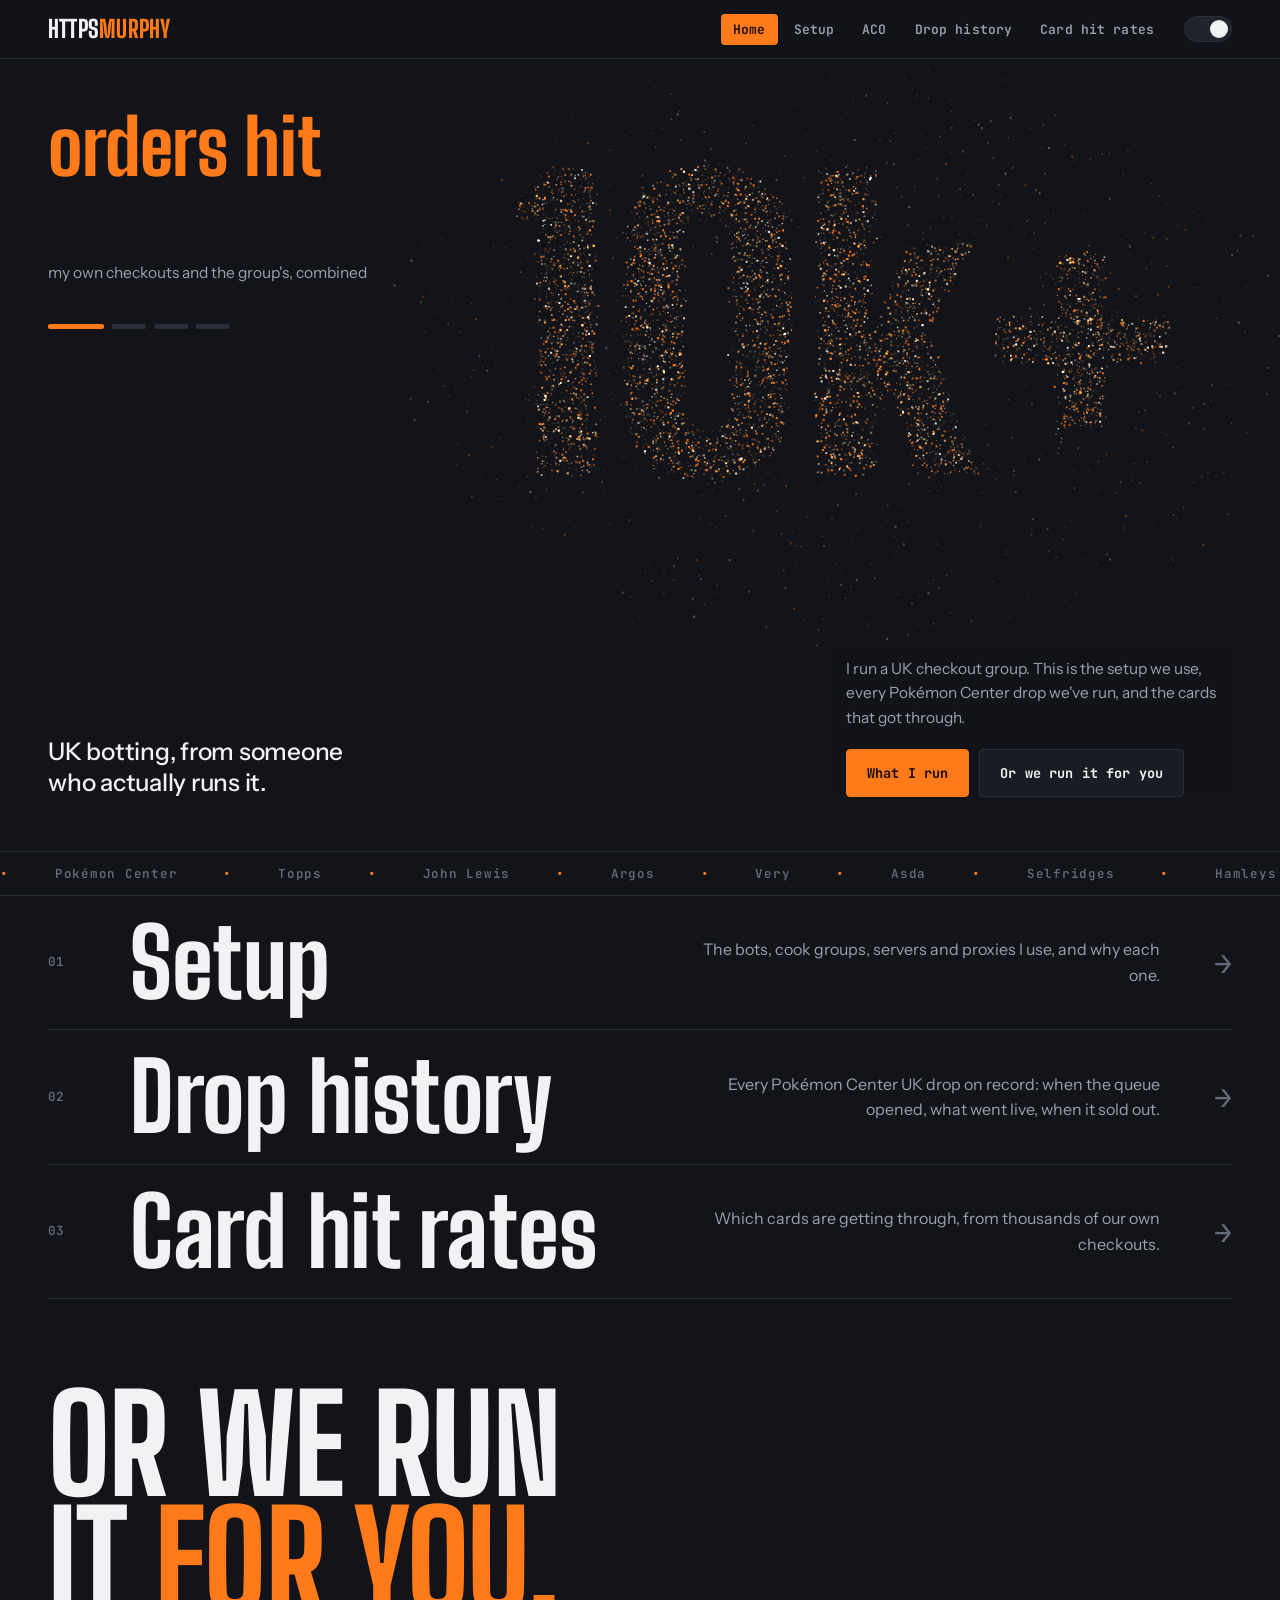
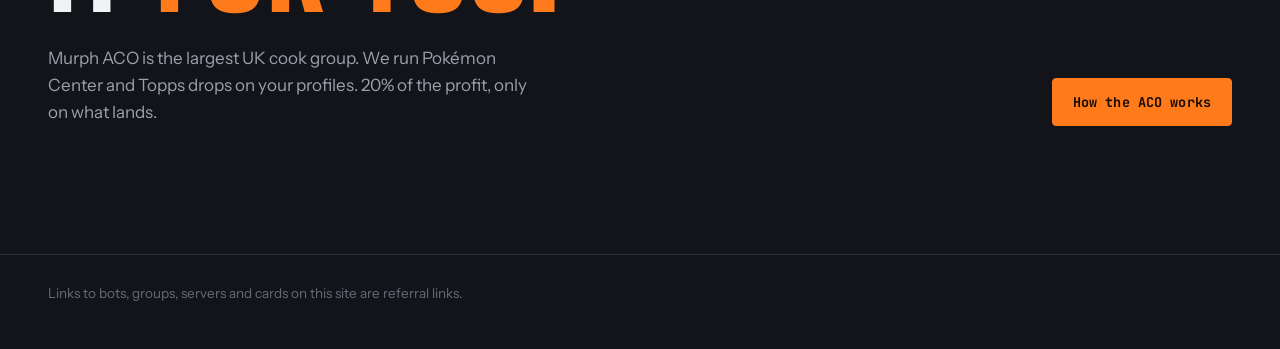
==== commit 4d4e6c3b: "Phones, round two: spiral and carousel back, calmer hero number, one block per Setup item Home: numb" ====
--- a/index.html
+++ b/index.html
@@ -71,7 +71,7 @@
     var cv = $("fx"), host = $("hero2"), ctx = cv.getContext("2d"), N = innerWidth < 700 ? 3600 : 8200;
     var x = new Float32Array(N), y = new Float32Array(N), vx = new Float32Array(N), vy = new Float32Array(N), tx = new Float32Array(N), ty = new Float32Array(N),
         sz = new Float32Array(N), hue = new Float32Array(N), ph = new Float32Array(N), free = new Uint8Array(N);
-    var W = 0, H = 0, dpr = 1, mx = -9999, my = -9999, text = "", running = false, seen = true, api = { idle: true };
+    var born = 0, W = 0, H = 0, dpr = 1, mx = -9999, my = -9999, text = "", running = false, seen = true, api = { idle: true };
     var still = matchMedia("(prefers-reduced-motion: reduce)").matches;
     for (var i = 0; i < N; i++) { sz[i] = .7 + Math.random() * 1.5; hue[i] = Math.random(); ph[i] = Math.random() * 6.283; }
     function size() {
@@ -79,10 +79,16 @@
       cv.width = W * dpr; cv.height = H * dpr; ctx.setTransform(dpr, 0, 0, dpr, 0, 0);
     }
     function targets(first) {
+      if (!W || !H) return;                       // page opened in a background tab: nothing to measure yet, resize redraws it
       var off = document.createElement("canvas"), o = off.getContext("2d"); off.width = W; off.height = H;
       var fs = Math.min(H * .7, W * (innerWidth < 700 ? .92 : .56) / Math.max(1.05, text.length * .47));
       o.font = "900 " + fs + "px 'Big Shoulders Display', 'Arial Narrow', sans-serif"; o.textBaseline = "middle"; o.textAlign = "center";
       var cx = innerWidth < 900 ? W / 2 : W * .66, cy = innerWidth < 900 ? H * .4 : H * .37;
+      if (innerWidth < 760) {            // phones: the number sits in the gap under the caption, never over it
+        var fb = document.querySelector(".fact").getBoundingClientRect().bottom - host.getBoundingClientRect().top;
+        var ft = document.querySelector(".hero2-foot").getBoundingClientRect().top - host.getBoundingClientRect().top;
+        fs = Math.min(fs, (ft - fb) * 1.02); cy = fb + (ft - fb) / 2;
+      }
       o.fillText(text, cx, cy);
       var data = o.getImageData(0, 0, W, H).data, pts = [], step = Math.max(2, Math.round(Math.sqrt(W * H / 52000)));
       for (var py = 0; py < H; py += step) for (var px = 0; px < W; px += step) if (data[(py * W + px) * 4 + 3] > 128) pts.push(px, py);
@@ -95,12 +101,14 @@
           free[i] = 1; var a = Math.random() * 6.283, r = fs * (.42 + Math.random() * .5);
           tx[i] = cx + Math.cos(a) * r * 1.25; ty[i] = cy + Math.sin(a) * r * .8;
         }
-        if (first) { var a2 = Math.random() * 6.283, r2 = Math.max(W, H) * (.5 + Math.random() * .6); x[i] = cx + Math.cos(a2) * r2; y[i] = cy + Math.sin(a2) * r2; }
+        if (first) { x[i] = tx[i] + (Math.random() - .5) * 90; y[i] = ty[i] + (Math.random() - .5) * 90; vx[i] = vy[i] = 0; }   // settle in from close by; flying in from off-screen looked like a glitch on phones
       }
     }
     function frame(t) {
       if (!running) return;
+      if (!born) born = t;
       ctx.clearRect(0, 0, W, H);
+      ctx.globalAlpha = Math.min(1, (t - born) / 900);
       var dark = getComputedStyle(document.documentElement).colorScheme.indexOf("dark") > -1;
       ctx.globalCompositeOperation = dark ? "lighter" : "source-over";
       for (var i = 0; i < N; i++) {
@@ -127,11 +135,13 @@
       if (still) for (var i = 0; i < N; i++) { x[i] = tx[i]; y[i] = ty[i]; }
       go();
     };
-    host.addEventListener("pointermove", function (e) { var r = host.getBoundingClientRect(); mx = e.clientX - r.left; my = e.clientY - r.top; });
+    // only a mouse pushes the dots about: a finger scrolling the page left them scattered where it lifted
+    host.addEventListener("pointermove", function (e) { if (e.pointerType !== "mouse") return; var r = host.getBoundingClientRect(); mx = e.clientX - r.left; my = e.clientY - r.top; });
     host.addEventListener("pointerleave", function () { mx = my = -9999; });
     new IntersectionObserver(function (es) { seen = es[0].isIntersecting; if (seen) go(); else running = false; }).observe(host);
     document.addEventListener("visibilitychange", function () { if (document.hidden) running = false; else go(); });
-    var rz2; window.addEventListener("resize", function () { clearTimeout(rz2); rz2 = setTimeout(function () { size(); targets(false); go(); }, 150); });
+    // phones fire "resize" every time the address bar slides in or out mid-scroll; only a real change of width redraws the number
+    var rz2; window.addEventListener("resize", function () { clearTimeout(rz2); rz2 = setTimeout(function () { if (host.clientWidth === W && Math.abs(host.clientHeight - H) < 140) return; size(); targets(false); go(); }, 150); });
     return api;
   })();
 
--- a/assets/v2.css
+++ b/assets/v2.css
@@ -717,3 +717,79 @@
   .rip-card b { font-size: clamp(24px, 2.5vw, 36px); }
 }
 .sheet-offer a { color: inherit; text-decoration: underline; text-underline-offset: 3px; }
+
+/* ───────── Phones (16 Nov 2026). Kept last on purpose: several desktop rules further up were written after
+   their own phone rules and quietly won, which is what broke the menu, Setup, the calendar and the home doors. ───────── */
+@media (max-width: 760px) {
+  /* menu: its own full-width row under the logo, every link visible */
+  body.v2 .site-head .wrap { flex-wrap: wrap; height: auto; gap: 6px 12px; padding-top: 10px; padding-bottom: 8px; }
+  body.v2 .site-head .theme-btn { margin-left: auto; }
+  body.v2 .site-head .nav { order: 3; flex: 0 0 100%; margin-left: 0; gap: 0; justify-content: space-between; }
+  body.v2 .site-head .nav a { padding: 8px 5px; font-size: 12px; letter-spacing: -.01em; }
+
+  /* home: the three doors read number, name, arrow, then the line underneath */
+  body.v2 .door, body.v2 .aco-runs .door { grid-template-columns: 26px minmax(0, 1fr) 22px; gap: 6px 10px; padding: 20px 0; align-items: baseline; }
+  body.v2 .door .disp { font-size: clamp(38px, 12vw, 54px); }
+  body.v2 .door-sub { grid-column: 2 / -1; grid-row: 2; justify-self: start; text-align: left; max-width: none; font-size: 15px; opacity: 1 !important; }
+
+  /* home: the number has its own fixed gap (no vh, which moves when the address bar slides), and the doors show their previews */
+  body.v2 .hero2.home { height: auto; min-height: 0; }
+  body.v2 .hero2.home .hero2-in { gap: clamp(230px, 70vw, 300px); padding-bottom: 34px; }
+  body.v2 .hero2.home .fact { min-height: 178px; }   /* same height for a one-line and a two-line caption, so the number never jumps */
+  body.v2 .door-prev { display: flex; grid-column: 2 / -1; grid-row: 3; justify-self: start; opacity: 1; transform: none; flex-wrap: nowrap; gap: 5px; margin-top: 6px; }
+  body.v2 .door-prev img { width: 29px; height: 29px; border-radius: 6px; }
+  body.v2 .door-prev svg { width: min(260px, 70vw); height: 40px; }
+  body.v2 #prev-cards { width: min(280px, 74vw); }
+  body.v2 .door .pt i { width: var(--w); }
+
+  /* setup: the spiral, sized for a phone. Cards far round the ring are clipped so they can't sit on the text,
+     and a finger spins it sideways so up and down still scrolls the page. */
+  body.v2 .helix-grid { grid-template-columns: minmax(0, 1fr); gap: 0; min-height: 0; }
+  body.v2 .hx-stage { order: -1; height: 360px; min-height: 0; touch-action: pan-y; overflow: hidden; overflow: clip; margin: 0 -16px; }
+  body.v2 .hx-card { width: 124px; min-height: 0; height: auto; left: -62px; top: -92px; padding: 10px; gap: 5px; }
+  body.v2 .hx-card b { font-size: 16px; }
+  body.v2 .hx-hint { display: none; }
+  body.v2 .hx-detail { height: auto; min-height: 0; padding: 14px 0 6px; }
+  body.v2 .hx-detail h2 { font-size: clamp(44px, 14vw, 64px); }
+  /* one block per item: the write-up runs straight into its price and detail, with a single button */
+  body.v2 .hx-act { justify-content: flex-start; }
+  body.v2 .hx-act #hx-go { display: none; }
+  body.v2 .helix-wrap { border-bottom: 0; padding-bottom: 0; }
+  body.v2 .sheet { border-top: 0; padding-top: 4px; }
+  body.v2 .sheet-head { display: block; }
+  body.v2 .sheet-head img, body.v2 .sheet-head > div { display: none; }
+  body.v2 .sheet-head .btn { display: flex; justify-content: center; width: 100%; }
+  body.v2 .sheet-grid { grid-template-columns: minmax(0, 1fr); margin-top: 16px; }
+  body.v2 .sheet-col { padding: 20px 0 6px; }
+  body.v2 .sheet-col + .sheet-col { padding-left: 0; border-left: 0; border-top: 1px solid var(--line); }
+  body.v2 .index { display: none; }
+
+  /* drop history: the retailer carousel, smaller, and the calendar keeps its day names on screen */
+  body.v2 .rip-view { padding: 22px 0 26px; }
+  body.v2 .rip-track { padding: 0 16px; gap: 10px; }
+  body.v2 .rip-card { width: 132px; aspect-ratio: 4 / 5; padding: 12px; }
+  body.v2 .rip-card b { font-size: 24px; }
+  body.v2 .field-grid { grid-template-columns: minmax(0, 1fr); gap: 4px; }
+  body.v2 .cal { padding-top: 22px; }
+  body.v2 .cal-days { position: sticky; left: 0; z-index: 2; background: var(--bg); padding-right: 6px; }
+  body.v2 .cal-nav { min-height: 40px; }
+  body.v2 .field-read { padding: 4px 0 8px; gap: 10px; }
+  body.v2 ul.field-what { height: auto; min-height: 0; }
+  body.v2 .field-dl { margin-top: 6px; }
+  body.v2 .field-foot { gap: 12px; }
+
+  /* aco: swipe the success cards, no arrow buttons */
+  body.v2 .cover-head .tl-keys { display: none; }
+
+  /* card hit rates: tapping a card in the list lands on its number and button, clear of the menu */
+  body.v2 .bench-read { scroll-margin-top: 104px; }
+
+  /* aco: steps sit flush under each other */
+  body.v2 .steps2 ol { grid-template-columns: minmax(0, 1fr); }
+  body.v2 .steps2 li, body.v2 .steps2 li + li { padding: 20px 0; border-left: 0; }
+  body.v2 .steps2 li + li { border-top: 1px solid var(--line); }
+
+  /* buttons are easy to hit */
+  body.v2 .btn { min-height: 44px; }
+  body.v2 .tl-keys button { min-width: 44px; min-height: 44px; }
+}
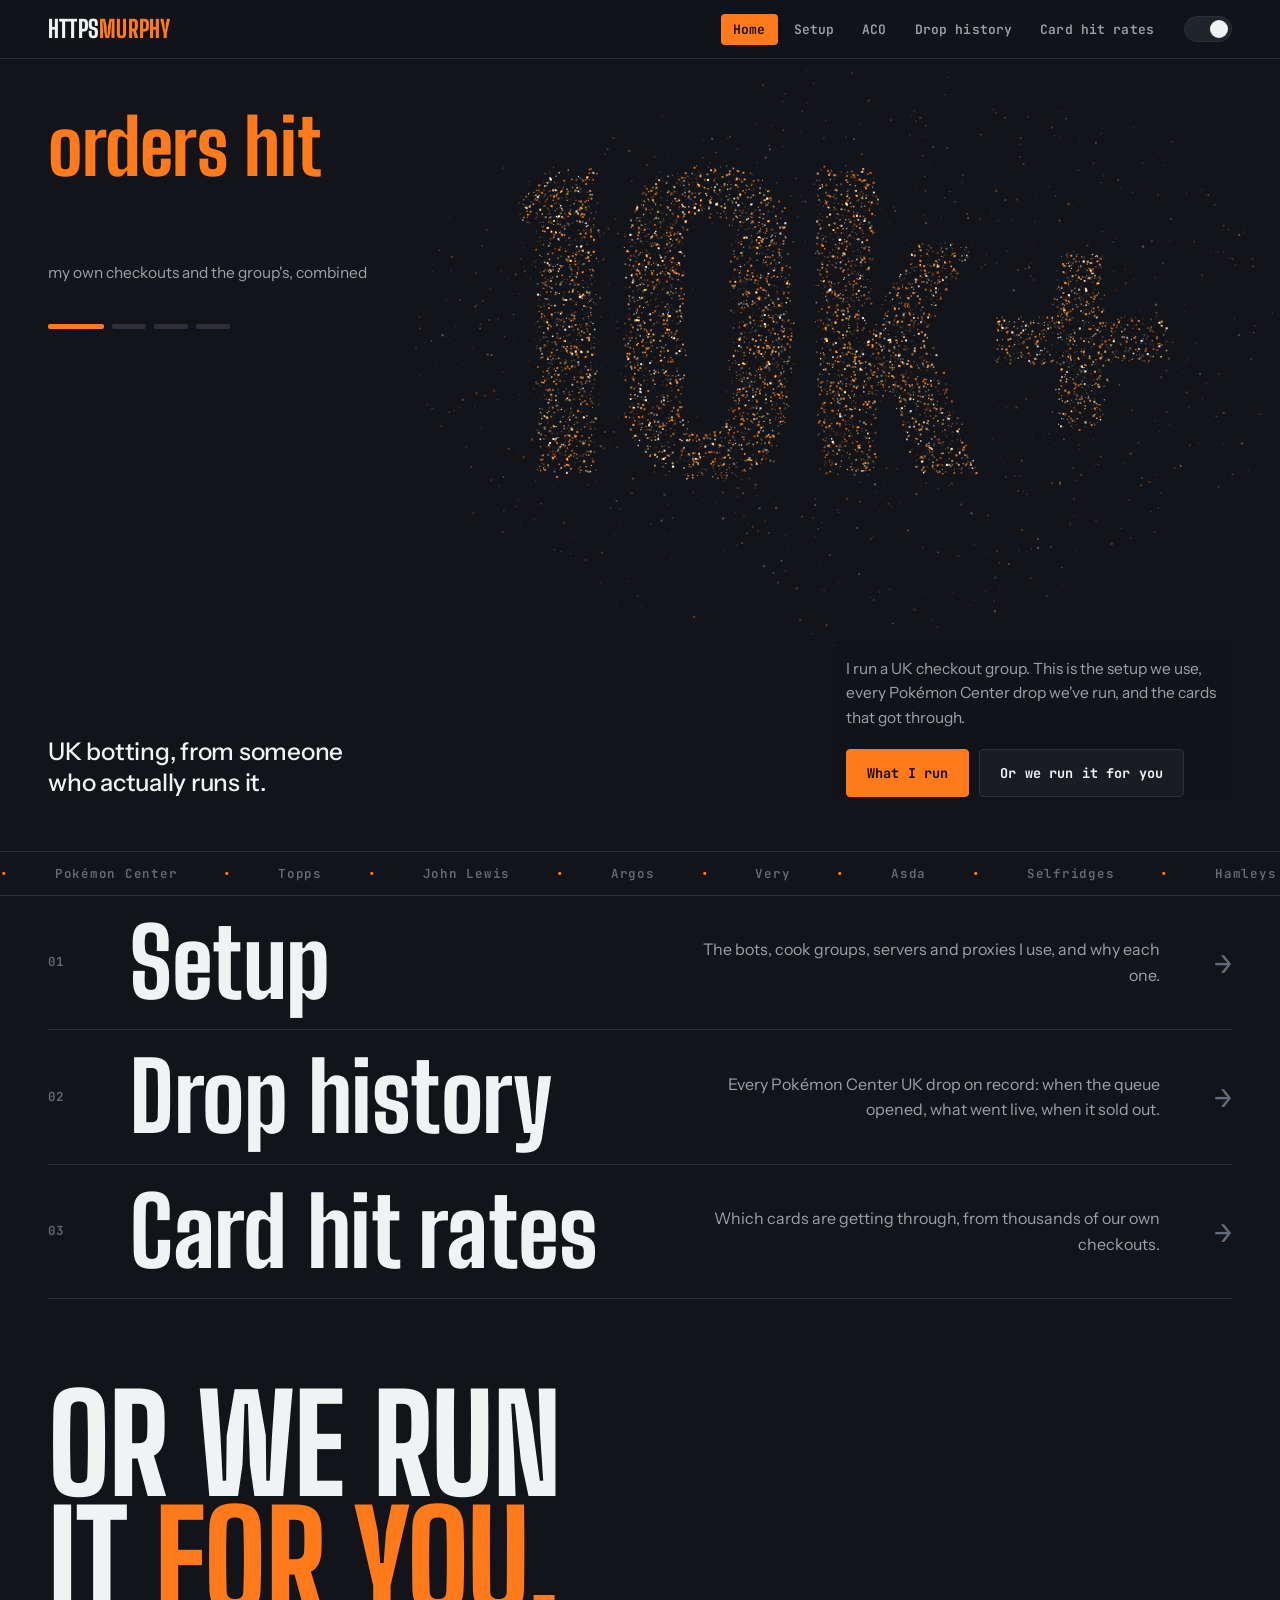
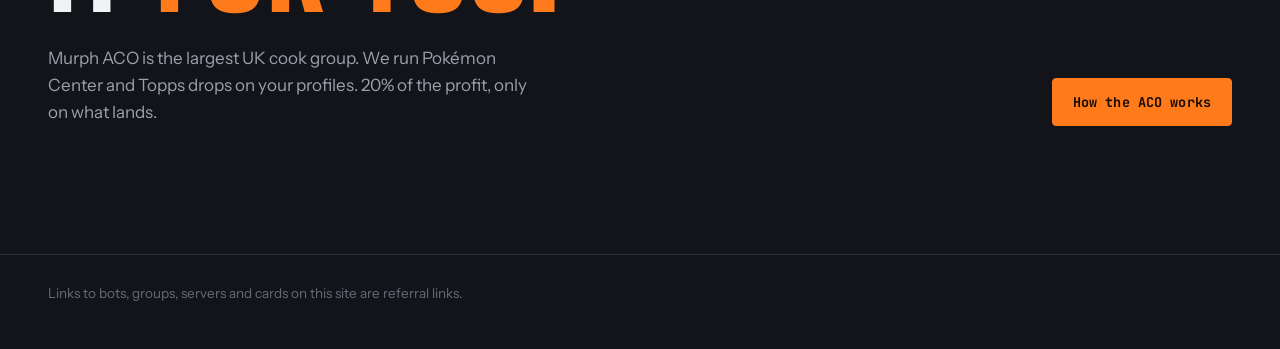
==== commit ec5808b4: "Home on phones: no previews, dots react to a finger while it is down, number a touch smaller Co-Auth" ====
--- a/index.html
+++ b/index.html
@@ -87,7 +87,7 @@
       if (innerWidth < 760) {            // phones: the number sits in the gap under the caption, never over it
         var fb = document.querySelector(".fact").getBoundingClientRect().bottom - host.getBoundingClientRect().top;
         var ft = document.querySelector(".hero2-foot").getBoundingClientRect().top - host.getBoundingClientRect().top;
-        fs = Math.min(fs, (ft - fb) * 1.02); cy = fb + (ft - fb) / 2;
+        fs = Math.min(fs, (ft - fb) * .84); cy = fb + (ft - fb) / 2;
       }
       o.fillText(text, cx, cy);
       var data = o.getImageData(0, 0, W, H).data, pts = [], step = Math.max(2, Math.round(Math.sqrt(W * H / 52000)));
@@ -135,8 +135,13 @@
       if (still) for (var i = 0; i < N; i++) { x[i] = tx[i]; y[i] = ty[i]; }
       go();
     };
-    // only a mouse pushes the dots about: a finger scrolling the page left them scattered where it lifted
+    // mouse here; touch is handled just below (pointer events stop mid-scroll on a phone and left the dots scattered)
     host.addEventListener("pointermove", function (e) { if (e.pointerType !== "mouse") return; var r = host.getBoundingClientRect(); mx = e.clientX - r.left; my = e.clientY - r.top; });
+    // a finger pushes them too, but only while it is down: they fall back into the number the moment it lifts
+    function touchAt(e) { var t = e.touches[0]; if (!t) return; var r = host.getBoundingClientRect(); mx = t.clientX - r.left; my = t.clientY - r.top; }
+    function touchOff() { mx = my = -9999; }
+    host.addEventListener("touchstart", touchAt, { passive: true }); host.addEventListener("touchmove", touchAt, { passive: true });
+    host.addEventListener("touchend", touchOff, { passive: true }); host.addEventListener("touchcancel", touchOff, { passive: true });
     host.addEventListener("pointerleave", function () { mx = my = -9999; });
     new IntersectionObserver(function (es) { seen = es[0].isIntersecting; if (seen) go(); else running = false; }).observe(host);
     document.addEventListener("visibilitychange", function () { if (document.hidden) running = false; else go(); });
--- a/assets/v2.css
+++ b/assets/v2.css
@@ -732,15 +732,11 @@
   body.v2 .door .disp { font-size: clamp(38px, 12vw, 54px); }
   body.v2 .door-sub { grid-column: 2 / -1; grid-row: 2; justify-self: start; text-align: left; max-width: none; font-size: 15px; opacity: 1 !important; }
 
-  /* home: the number has its own fixed gap (no vh, which moves when the address bar slides), and the doors show their previews */
+  /* home: the number has its own fixed gap (no vh, which moves when the address bar slides), no previews on the doors */
   body.v2 .hero2.home { height: auto; min-height: 0; }
   body.v2 .hero2.home .hero2-in { gap: clamp(230px, 70vw, 300px); padding-bottom: 34px; }
   body.v2 .hero2.home .fact { min-height: 178px; }   /* same height for a one-line and a two-line caption, so the number never jumps */
-  body.v2 .door-prev { display: flex; grid-column: 2 / -1; grid-row: 3; justify-self: start; opacity: 1; transform: none; flex-wrap: nowrap; gap: 5px; margin-top: 6px; }
-  body.v2 .door-prev img { width: 29px; height: 29px; border-radius: 6px; }
-  body.v2 .door-prev svg { width: min(260px, 70vw); height: 40px; }
-  body.v2 #prev-cards { width: min(280px, 74vw); }
-  body.v2 .door .pt i { width: var(--w); }
+  body.v2 .door-prev { display: none; }   /* previews made the page crowded on a phone */
 
   /* setup: the spiral, sized for a phone. Cards far round the ring are clipped so they can't sit on the text,
      and a finger spins it sideways so up and down still scrolls the page. */
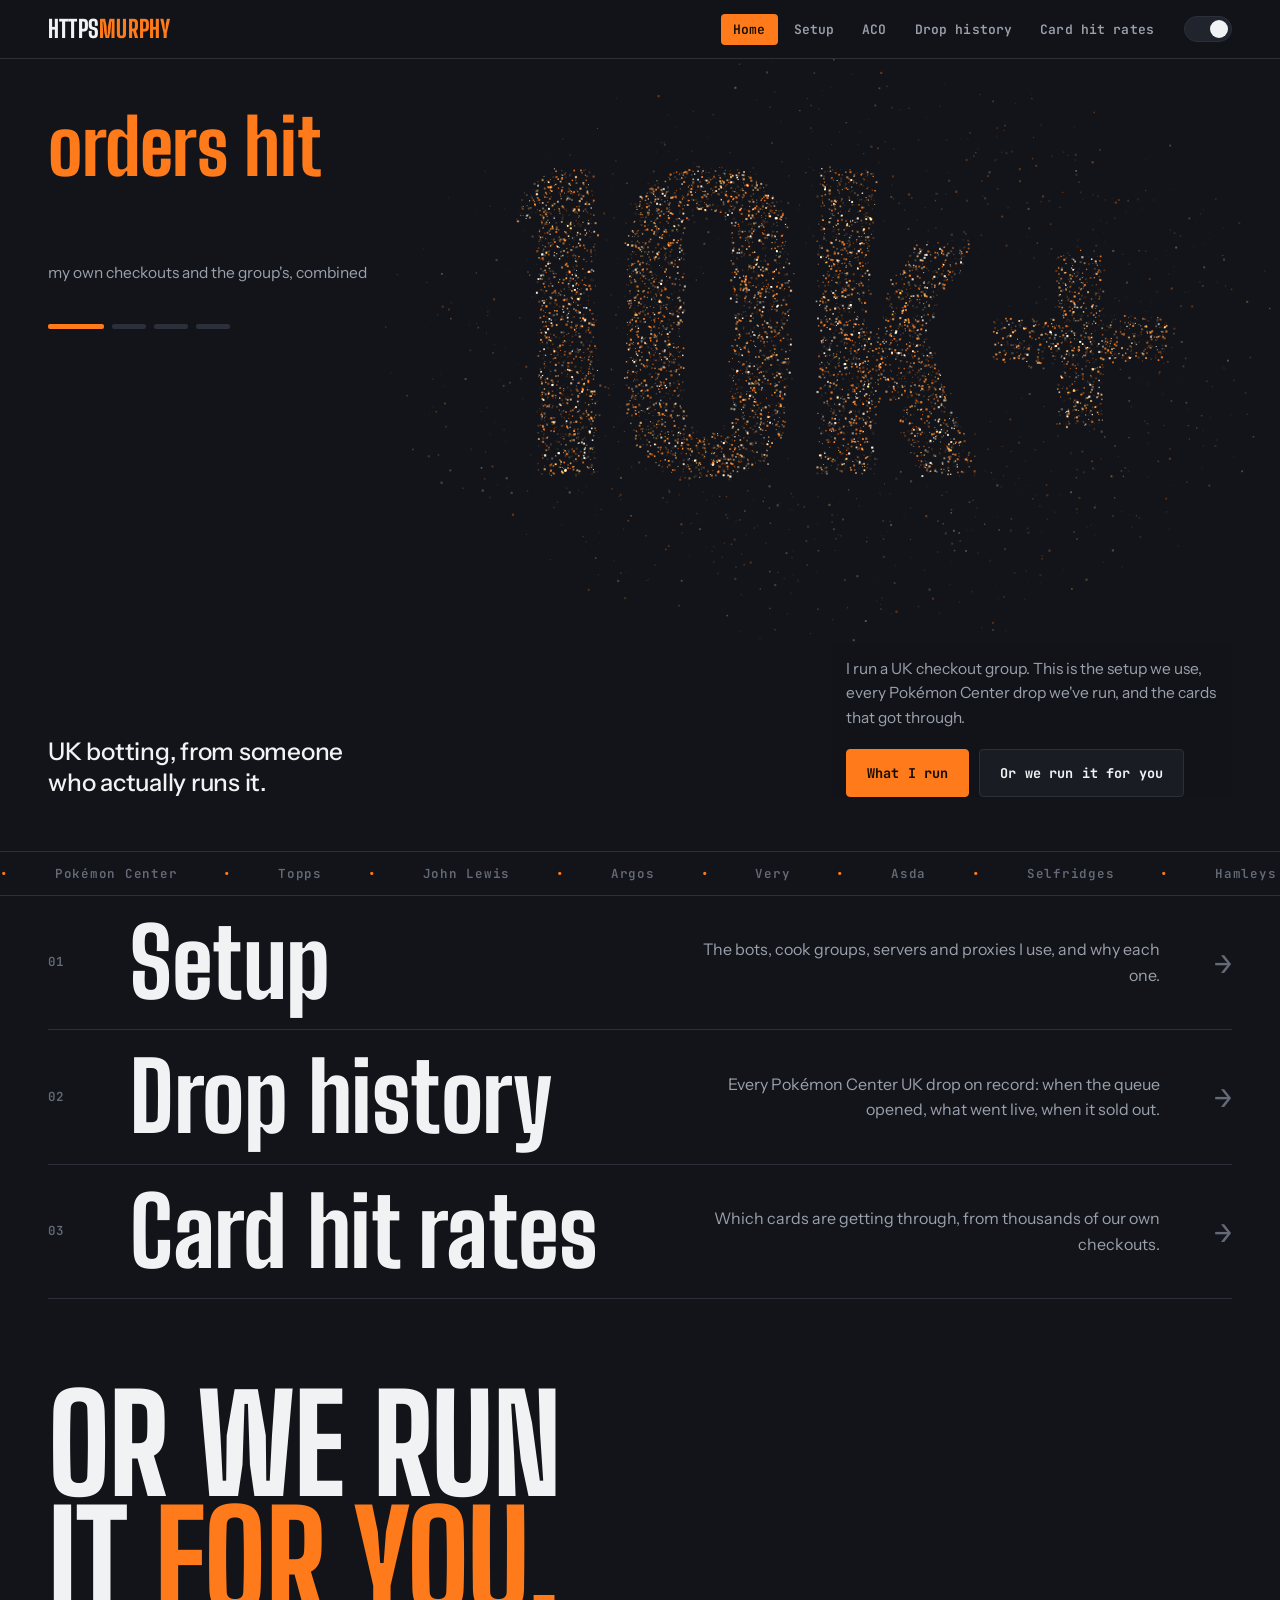
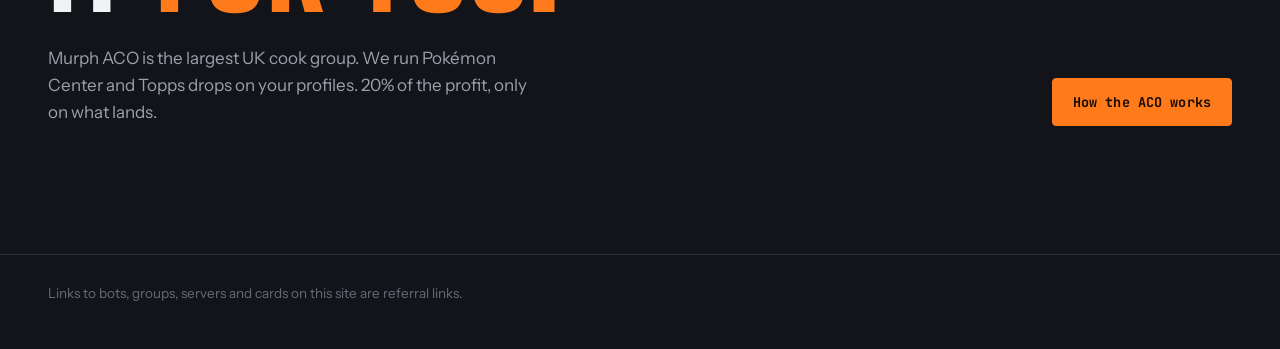
==== commit d5e856b6: "Home on phones: two-digit numbers smaller Co-Authored-By: Claude Fable 5.2 <noreply@anthropic.com>" ====
--- a/index.html
+++ b/index.html
@@ -87,7 +87,7 @@
       if (innerWidth < 760) {            // phones: the number sits in the gap under the caption, never over it
         var fb = document.querySelector(".fact").getBoundingClientRect().bottom - host.getBoundingClientRect().top;
         var ft = document.querySelector(".hero2-foot").getBoundingClientRect().top - host.getBoundingClientRect().top;
-        fs = Math.min(fs, (ft - fb) * .84); cy = fb + (ft - fb) / 2;
+        fs = Math.min(fs, (ft - fb) * .72, W * .58); cy = fb + (ft - fb) / 2;   // W * .58 keeps a two-digit number from filling the screen
       }
       o.fillText(text, cx, cy);
       var data = o.getImageData(0, 0, W, H).data, pts = [], step = Math.max(2, Math.round(Math.sqrt(W * H / 52000)));
--- a/assets/v2.css
+++ b/assets/v2.css
@@ -735,7 +735,9 @@
   /* home: the number has its own fixed gap (no vh, which moves when the address bar slides), no previews on the doors */
   body.v2 .hero2.home { height: auto; min-height: 0; }
   body.v2 .hero2.home .hero2-in { gap: clamp(230px, 70vw, 300px); padding-bottom: 34px; }
-  body.v2 .hero2.home .fact { min-height: 178px; }   /* same height for a one-line and a two-line caption, so the number never jumps */
+  body.v2 .hero2.home .fact { min-height: 150px; padding-top: 22px; }
+  body.v2 .hero2.home .fact-cap { min-height: 0; }   /* the caption fits one line on a phone, so don't hold room for two */
+  body.v2 .hero2.home .fact { align-content: start; }   /* same height for a one-line and a two-line caption, so the number never jumps */
   body.v2 .door-prev { display: none; }   /* previews made the page crowded on a phone */
 
   /* setup: the spiral, sized for a phone. Cards far round the ring are clipped so they can't sit on the text,
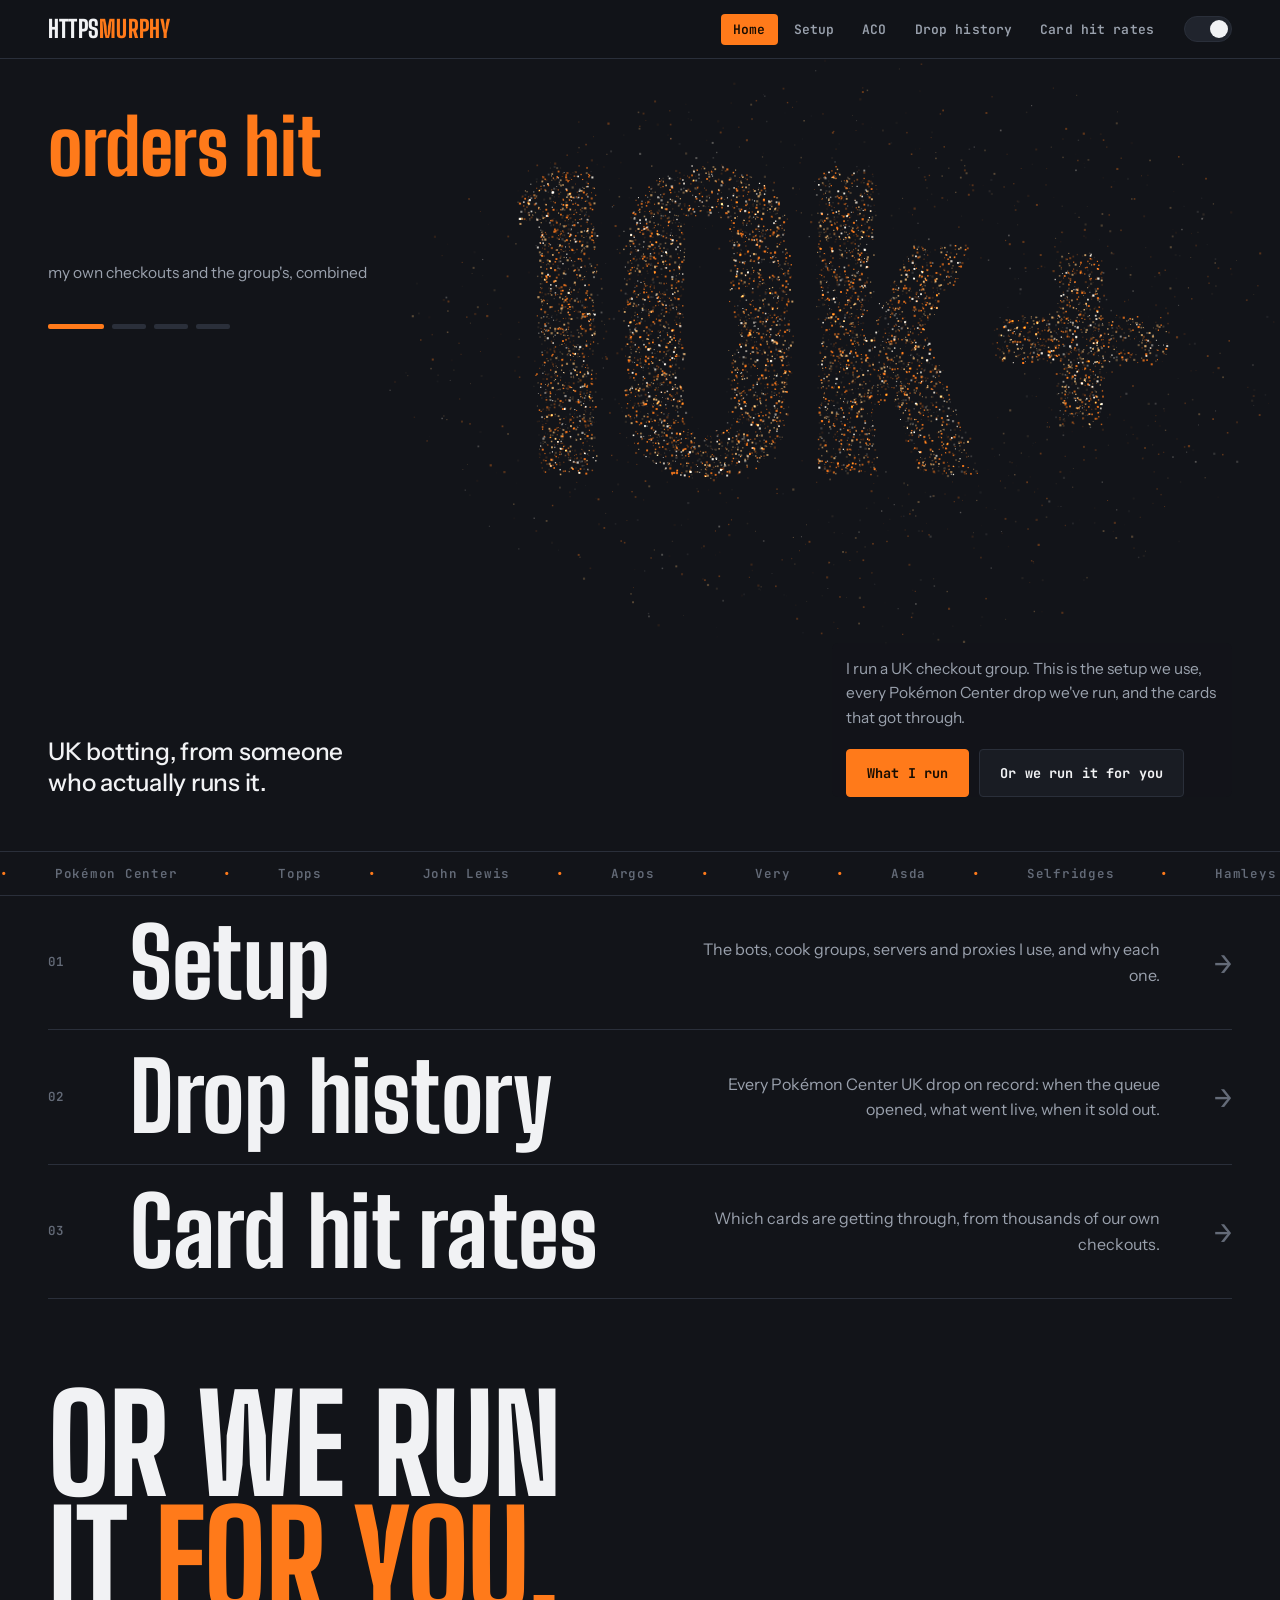
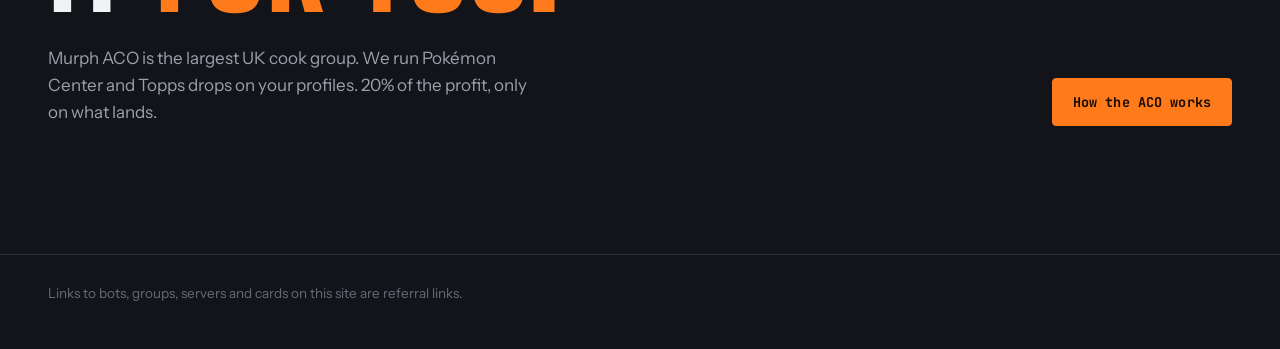
==== commit b2868d0c: "Phones: number size cap actually applies, header steps aside on scroll, three app points then show a" ====
--- a/index.html
+++ b/index.html
@@ -87,7 +87,8 @@
       if (innerWidth < 760) {            // phones: the number sits in the gap under the caption, never over it
         var fb = document.querySelector(".fact").getBoundingClientRect().bottom - host.getBoundingClientRect().top;
         var ft = document.querySelector(".hero2-foot").getBoundingClientRect().top - host.getBoundingClientRect().top;
-        fs = Math.min(fs, (ft - fb) * .72, W * .58); cy = fb + (ft - fb) / 2;   // W * .58 keeps a two-digit number from filling the screen
+        fs = Math.min(fs, (ft - fb) * .72, W * .58); cy = fb + (ft - fb) / 2;
+        o.font = "900 " + fs + "px 'Big Shoulders Display', 'Arial Narrow', sans-serif";   // the size has to be set again: the font line above ran with the big one, which is why the cap never took   // W * .58 keeps a two-digit number from filling the screen
       }
       o.fillText(text, cx, cy);
       var data = o.getImageData(0, 0, W, H).data, pts = [], step = Math.max(2, Math.round(Math.sqrt(W * H / 52000)));
--- a/assets/v2.css
+++ b/assets/v2.css
@@ -718,6 +718,8 @@
 }
 .sheet-offer a { color: inherit; text-decoration: underline; text-underline-offset: 3px; }
 
+.feat-more { display: none; }
+
 /* ───────── Phones (16 Nov 2026). Kept last on purpose: several desktop rules further up were written after
    their own phone rules and quietly won, which is what broke the menu, Setup, the calendar and the home doors. ───────── */
 @media (max-width: 760px) {
@@ -735,7 +737,7 @@
   /* home: the number has its own fixed gap (no vh, which moves when the address bar slides), no previews on the doors */
   body.v2 .hero2.home { height: auto; min-height: 0; }
   body.v2 .hero2.home .hero2-in { gap: clamp(230px, 70vw, 300px); padding-bottom: 34px; }
-  body.v2 .hero2.home .fact { min-height: 150px; padding-top: 22px; }
+  body.v2 .hero2.home .fact { min-height: 162px; padding-top: 34px; }
   body.v2 .hero2.home .fact-cap { min-height: 0; }   /* the caption fits one line on a phone, so don't hold room for two */
   body.v2 .hero2.home .fact { align-content: start; }   /* same height for a one-line and a two-line caption, so the number never jumps */
   body.v2 .door-prev { display: none; }   /* previews made the page crowded on a phone */
@@ -761,6 +763,7 @@
   body.v2 .sheet-col { padding: 20px 0 6px; }
   body.v2 .sheet-col + .sheet-col { padding-left: 0; border-left: 0; border-top: 1px solid var(--line); }
   body.v2 .index { display: none; }
+  body.v2 .sheet { border-bottom: 0; padding-bottom: 8px; }   /* no empty band between the last item and the footer */
 
   /* drop history: the retailer carousel, smaller, and the calendar keeps its day names on screen */
   body.v2 .rip-view { padding: 22px 0 26px; }
@@ -776,6 +779,19 @@
   body.v2 .field-dl { margin-top: 6px; }
   body.v2 .field-foot { gap: 12px; }
 
+  /* aco: three of the six app points, the rest behind a button */
+  body.v2 .app-grid:not(.all) .app-cell:nth-child(n+4) { display: none; }
+  body.v2 .feat-more { display: flex; width: 100%; justify-content: center; margin-top: 12px; }
+  body.v2 .feat-more[hidden] { display: none; }
+
+  /* moving between pages: on a phone the old page faded half way and then sat waiting for the network. No hand-over
+     animation here; the new page just rises in once it has arrived. */
+  body.v2 main { animation: pagein .38s cubic-bezier(.16, 1, .3, 1) both; }
+
+  /* the two-row header slides away as you read down and comes back the moment you scroll up */
+  body.v2 .site-head { transition: transform .28s cubic-bezier(.16, 1, .3, 1); }
+  body.v2 .site-head.away { transform: translateY(-100%); }
+
   /* aco: swipe the success cards, no arrow buttons */
   body.v2 .cover-head .tl-keys { display: none; }
 
@@ -791,3 +807,7 @@
   body.v2 .btn { min-height: 44px; }
   body.v2 .tl-keys button { min-width: 44px; min-height: 44px; }
 }
+
+@media (max-width: 760px) { @view-transition { navigation: none; } }
+@keyframes pagein { from { opacity: 0; transform: translateY(14px); } }
+@media (prefers-reduced-motion: reduce) { body.v2 main { animation: none !important; } }
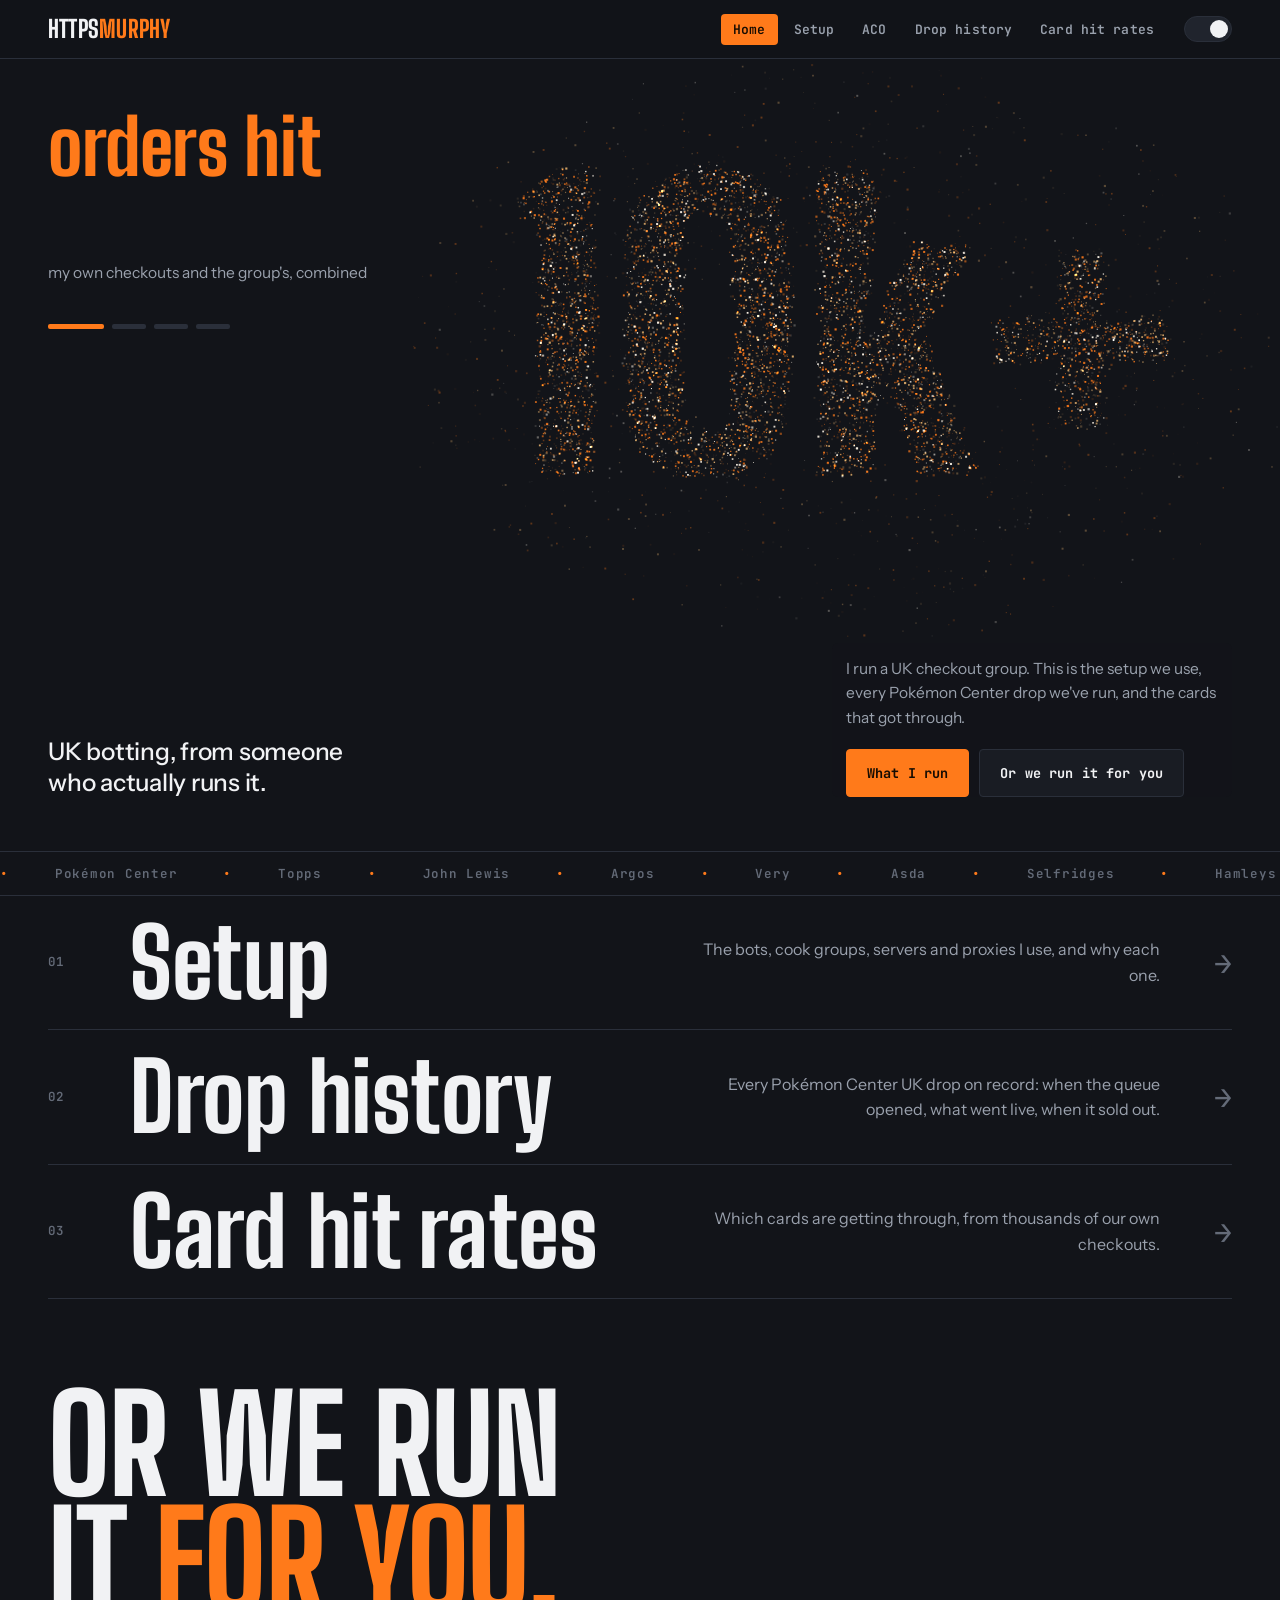
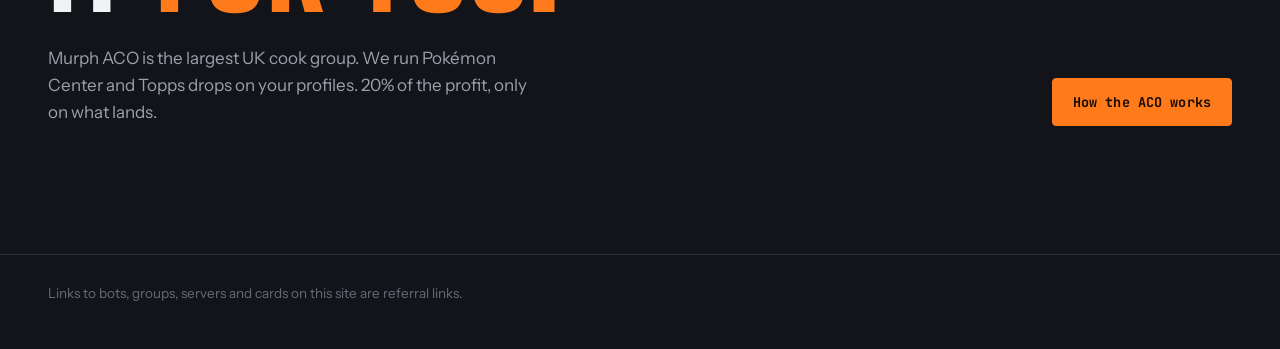
==== commit 61b2f586: "Phones: slider turns the Setup spiral, first tap on a home door shows its preview, steadier Setup la" ====
--- a/index.html
+++ b/index.html
@@ -175,6 +175,16 @@
   var shops = ["Pokémon Center", "Topps", "John Lewis", "Argos", "Very", "Asda", "Selfridges", "Hamleys", "Miniso"], tk = $("ticker");
   for (var r = 0; r < 4; r++) shops.forEach(function (n) { tk.append(el("span", { text: n })); });
 
+  // phones have no hover: the first tap on a door opens its preview, the second tap follows the link
+  document.querySelectorAll(".door").forEach(function (d) {
+    d.addEventListener("click", function (e) {
+      if (!matchMedia("(max-width: 760px)").matches || d.classList.contains("open")) return;
+      e.preventDefault();
+      document.querySelectorAll(".door.open").forEach(function (o) { o.classList.remove("open"); });
+      d.classList.add("open");
+    });
+  });
+
   // door previews: a taste of each page, shown on hover
   ["stellar.jpg", "hidden.jpg", "brute.png", "lunar.svg", "pokenotify.png", "resellers.jpg", "hyonix.png", "enfra.png"].forEach(function (f) { $("prev-setup").append(el("img", { src: "icons/" + f, alt: "" })); });
   (function () {
--- a/assets/v2.css
+++ b/assets/v2.css
@@ -719,6 +719,9 @@
 .sheet-offer a { color: inherit; text-decoration: underline; text-underline-offset: 3px; }
 
 .feat-more { display: none; }
+.hx-range { display: none; -webkit-appearance: none; appearance: none; width: 100%; height: 6px; border-radius: 3px; background: linear-gradient(90deg, var(--accent) var(--p, 0%), var(--panel-2) var(--p, 0%)); }
+.hx-range::-webkit-slider-thumb { -webkit-appearance: none; width: 28px; height: 28px; border-radius: 50%; background: var(--ink); border: 4px solid var(--accent); }
+.hx-range::-moz-range-thumb { width: 22px; height: 22px; border-radius: 50%; background: var(--ink); border: 4px solid var(--accent); }
 
 /* ───────── Phones (16 Nov 2026). Kept last on purpose: several desktop rules further up were written after
    their own phone rules and quietly won, which is what broke the menu, Setup, the calendar and the home doors. ───────── */
@@ -740,16 +743,27 @@
   body.v2 .hero2.home .fact { min-height: 162px; padding-top: 34px; }
   body.v2 .hero2.home .fact-cap { min-height: 0; }   /* the caption fits one line on a phone, so don't hold room for two */
   body.v2 .hero2.home .fact { align-content: start; }   /* same height for a one-line and a two-line caption, so the number never jumps */
-  body.v2 .door-prev { display: none; }   /* previews made the page crowded on a phone */
+  /* previews stay folded away until a door is tapped once; the second tap opens the page */
+  body.v2 .door-prev { display: flex; grid-column: 2 / -1; grid-row: 3; justify-self: start; flex-wrap: nowrap; gap: 5px; max-height: 0; overflow: hidden; opacity: 0; transform: none; transition: max-height .45s cubic-bezier(.16, 1, .3, 1), opacity .3s, margin-top .3s; }
+  body.v2 .door.open .door-prev { max-height: 120px; opacity: 1; margin-top: 8px; }
+  body.v2 .door-prev img { width: 29px; height: 29px; border-radius: 6px; }
+  body.v2 .door-prev svg { width: min(260px, 70vw); height: 40px; }
+  body.v2 #prev-cards { width: min(280px, 74vw); }
+  body.v2 .door.open .pt i { width: var(--w); }
+  body.v2 .door.open .disp, body.v2 .door.open .door-go { color: var(--accent); }
 
   /* setup: the spiral, sized for a phone. Cards far round the ring are clipped so they can't sit on the text,
      and a finger spins it sideways so up and down still scrolls the page. */
   body.v2 .helix-grid { grid-template-columns: minmax(0, 1fr); gap: 0; min-height: 0; }
-  body.v2 .hx-stage { order: -1; height: 360px; min-height: 0; touch-action: pan-y; overflow: hidden; overflow: clip; margin: 0 -16px; }
+  body.v2 .hx-stage { order: -1; height: 360px; min-height: 0; touch-action: auto; cursor: default; overflow: hidden; overflow: clip; margin: 0 -16px; }
+  body.v2 .hx-range { display: block; margin: 2px 0 18px; }
+  /* the write-up keeps one height whatever the item, so the arrows and the button never jump about */
+  body.v2 .hx-detail { min-height: 600px; }
+  body.v2 .hx-detail #hx-why { min-height: 3.1em; }
   body.v2 .hx-card { width: 124px; min-height: 0; height: auto; left: -62px; top: -92px; padding: 10px; gap: 5px; }
   body.v2 .hx-card b { font-size: 16px; }
   body.v2 .hx-hint { display: none; }
-  body.v2 .hx-detail { height: auto; min-height: 0; padding: 14px 0 6px; }
+  body.v2 .hx-detail { height: auto; padding: 14px 0 6px; }
   body.v2 .hx-detail h2 { font-size: clamp(44px, 14vw, 64px); }
   /* one block per item: the write-up runs straight into its price and detail, with a single button */
   body.v2 .hx-act { justify-content: flex-start; }
@@ -789,8 +803,8 @@
   body.v2 main { animation: pagein .38s cubic-bezier(.16, 1, .3, 1) both; }
 
   /* the two-row header slides away as you read down and comes back the moment you scroll up */
-  body.v2 .site-head { transition: transform .28s cubic-bezier(.16, 1, .3, 1); }
-  body.v2 .site-head.away { transform: translateY(-100%); }
+  body.v2 .site-head { transition: transform .7s cubic-bezier(.22, .8, .3, 1), opacity .55s ease; }
+  body.v2 .site-head.away { transform: translateY(-100%); opacity: 0; }
 
   /* aco: swipe the success cards, no arrow buttons */
   body.v2 .cover-head .tl-keys { display: none; }
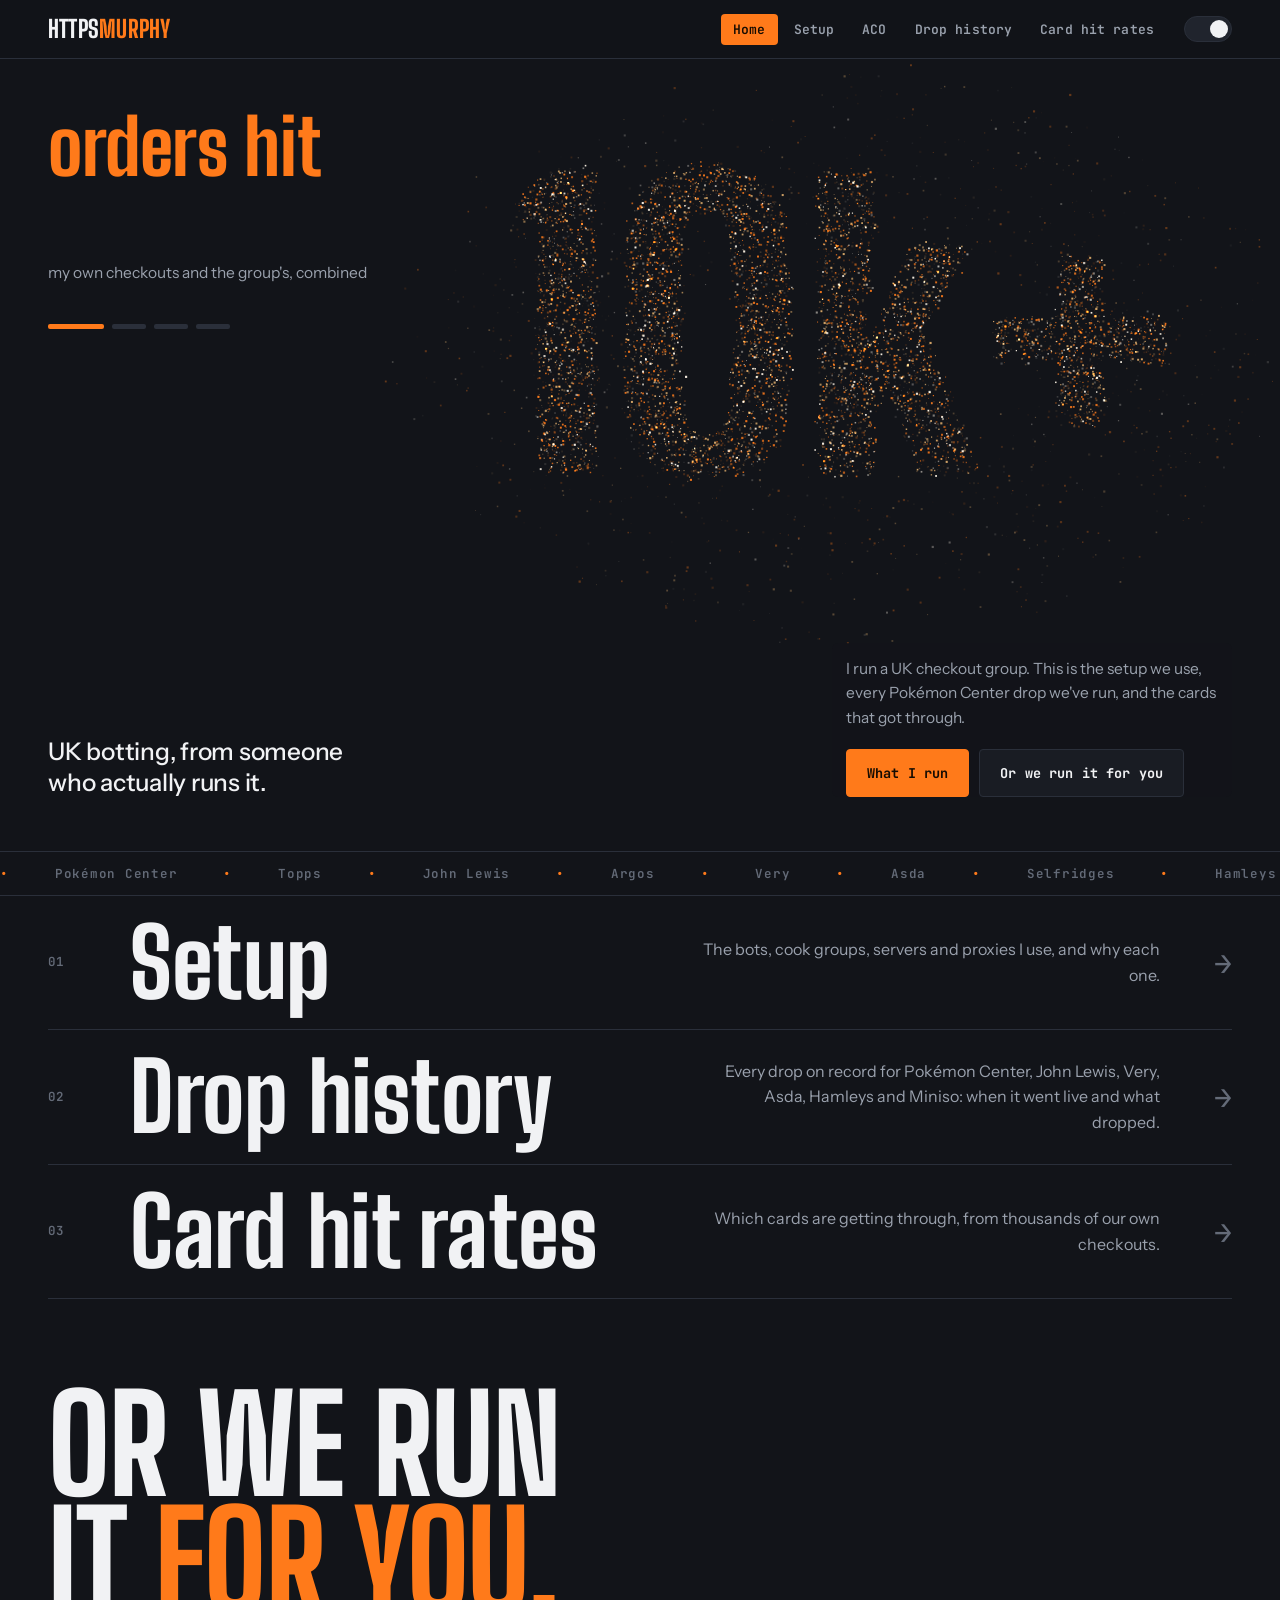
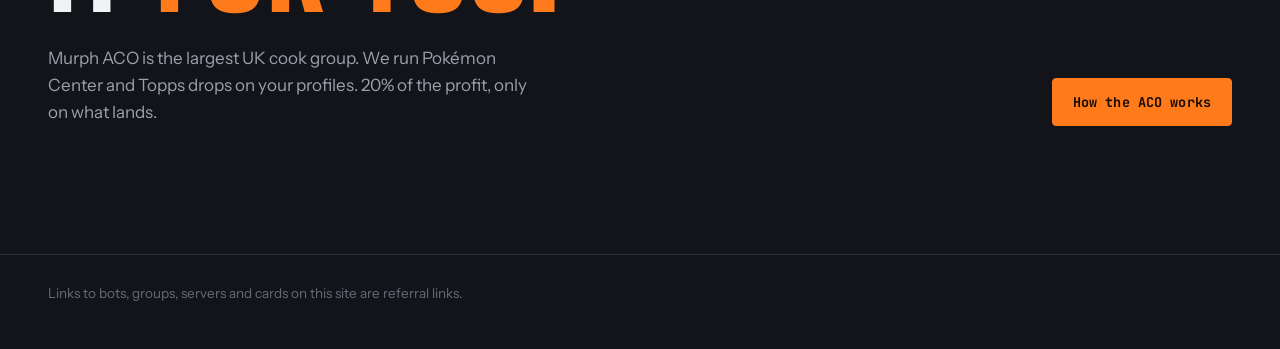
==== commit 85f52da1: "Home: drops tracked counts every site, not just Pokémon Center Co-Authored-By: Claude Fable 5.2 <nor" ====
--- a/index.html
+++ b/index.html
@@ -12,6 +12,7 @@
 <link rel="stylesheet" href="assets/site.css">
 <link rel="stylesheet" href="assets/v2.css">
 <script src="assets/drops-data.js"></script>
+<script src="assets/retail-data.js"></script>
 <script src="assets/site.js"></script>
 </head>
 <body class="v2">
@@ -41,7 +42,7 @@
 
 <section class="doors"><div class="wrap">
   <a class="door rise" href="setup.html"><span class="label">01</span><span class="disp">Setup</span><span class="door-sub">The bots, cook groups, servers and proxies I use, and why each one.</span><span class="door-prev" id="prev-setup" aria-hidden="true"></span><span class="door-go" aria-hidden="true">→</span></a>
-  <a class="door rise" href="drops.html"><span class="label">02</span><span class="disp">Drop history</span><span class="door-sub">Every Pokémon Center UK drop on record: when the queue opened, what went live, when it sold out.</span><span class="door-prev" id="prev-drops" aria-hidden="true"></span><span class="door-go" aria-hidden="true">→</span></a>
+  <a class="door rise" href="drops.html"><span class="label">02</span><span class="disp">Drop history</span><span class="door-sub">Every drop on record for Pokémon Center, John Lewis, Very, Asda, Hamleys and Miniso: when it went live and what dropped.</span><span class="door-prev" id="prev-drops" aria-hidden="true"></span><span class="door-go" aria-hidden="true">→</span></a>
   <a class="door rise" href="cards.html"><span class="label">03</span><span class="disp">Card hit rates</span><span class="door-sub">Which cards are getting through, from thousands of our own checkouts.</span><span class="door-prev" id="prev-cards" aria-hidden="true"></span><span class="door-go" aria-hidden="true">→</span></a>
 </div></section>
 
@@ -58,12 +59,14 @@
 document.addEventListener("DOMContentLoaded", function () {
   var $ = function (id) { return document.getElementById(id); };
   var drops = Drops.all(), stats = Drops.stats(drops);
+  // every drop we hold: Pokémon Center plus the five retailers on the drop history page
+  var shopsTracked = Object.keys(window.RETAIL || {}), allDrops = drops.length + shopsTracked.reduce(function (n, k) { return n + Drops.parse(RETAIL[k]).length; }, 0);
 
   // the figures the particles cycle through — each one says what it is, in words, right beside it
   var FACTS = [
     ["10k+", "orders hit", "my own checkouts and the group's, combined"],
     [String(stats.since), "days since the last drop", "Pokémon Center UK. They come every " + Math.round(stats.avgGap) + " days on average"],
-    [String(drops.length), "drops tracked", "every Pokémon Center UK drop on record, with queue, live and sold-out times"],
+    [String(allDrops), "drops tracked", "across Pokémon Center and " + shopsTracked.length + " UK retailers, with the time each went live and what dropped"],
     ["72%", "hit rate", "on the best card I share publicly"]
   ];
 
--- a/assets/v2.css
+++ b/assets/v2.css
@@ -711,10 +711,20 @@
 
 /* drop history retailers: six fit across, so they sit as a row of wide cards (a sideways scroller only on small screens) */
 @media (min-width: 901px) {
-  .rip-view { padding: 34px 0 40px; cursor: default; }
-  .rip-track { display: grid; grid-template-columns: repeat(6, minmax(0, 1fr)); gap: 14px; width: auto; max-width: 1240px; margin: 0 auto; padding: 0 28px; }
-  .rip-card { width: auto; aspect-ratio: 5 / 4; padding: 14px 16px; }
-  .rip-card b { font-size: clamp(24px, 2.5vw, 36px); }
+  /* the calendar takes the full width (a whole year at a readable size); the drop it points at reads across underneath */
+  body.v2 .field-grid { grid-template-columns: minmax(0, 1fr); gap: 0; }
+  body.v2 .cal { padding-bottom: 26px; }
+  body.v2 .field-read { display: grid; grid-template-columns: minmax(250px, auto) minmax(0, 1fr) auto; grid-template-areas: "day what dl" "date what dl" "date what act"; gap: 6px 56px; align-items: start; align-content: start;
+    min-height: 0; padding: 26px 0 6px; border-top: 1px solid var(--line); }
+  body.v2 .field-read #r-day { grid-area: day; }
+  body.v2 .field-read #r-date { grid-area: date; }
+  body.v2 .field-read .field-what { grid-area: what; max-width: none; padding-top: 4px; font-size: 17px; height: auto; min-height: 7.4em; }
+  body.v2 .field-read .field-dl { grid-area: dl; border-top: 0; padding-top: 0; margin: 0; }
+  body.v2 .field-read .field-act { grid-area: act; margin-top: 14px; }
+  /* retailers: wide cards that run off the edge, so the row drags and ripples like it was built to */
+  .rip-view { padding: 44px 0 48px; }
+  .rip-card { width: clamp(280px, 25vw, 360px); aspect-ratio: 5 / 4; padding: 18px 20px; }
+  .rip-card b { font-size: clamp(36px, 3.4vw, 52px); }
 }
 .sheet-offer a { color: inherit; text-decoration: underline; text-underline-offset: 3px; }
 
@@ -825,3 +835,7 @@
 @media (max-width: 760px) { @view-transition { navigation: none; } }
 @keyframes pagein { from { opacity: 0; transform: translateY(14px); } }
 @media (prefers-reduced-motion: reduce) { body.v2 main { animation: none !important; } }
+
+body.v2 ul.field-what { height: auto; min-height: 7.4em; overflow: visible; }
+body.v2 ul.field-what li { white-space: normal; overflow: visible; text-overflow: clip; line-height: 1.35; }
+@media (max-width: 760px) { body.v2 ul.field-what { min-height: 0; } }
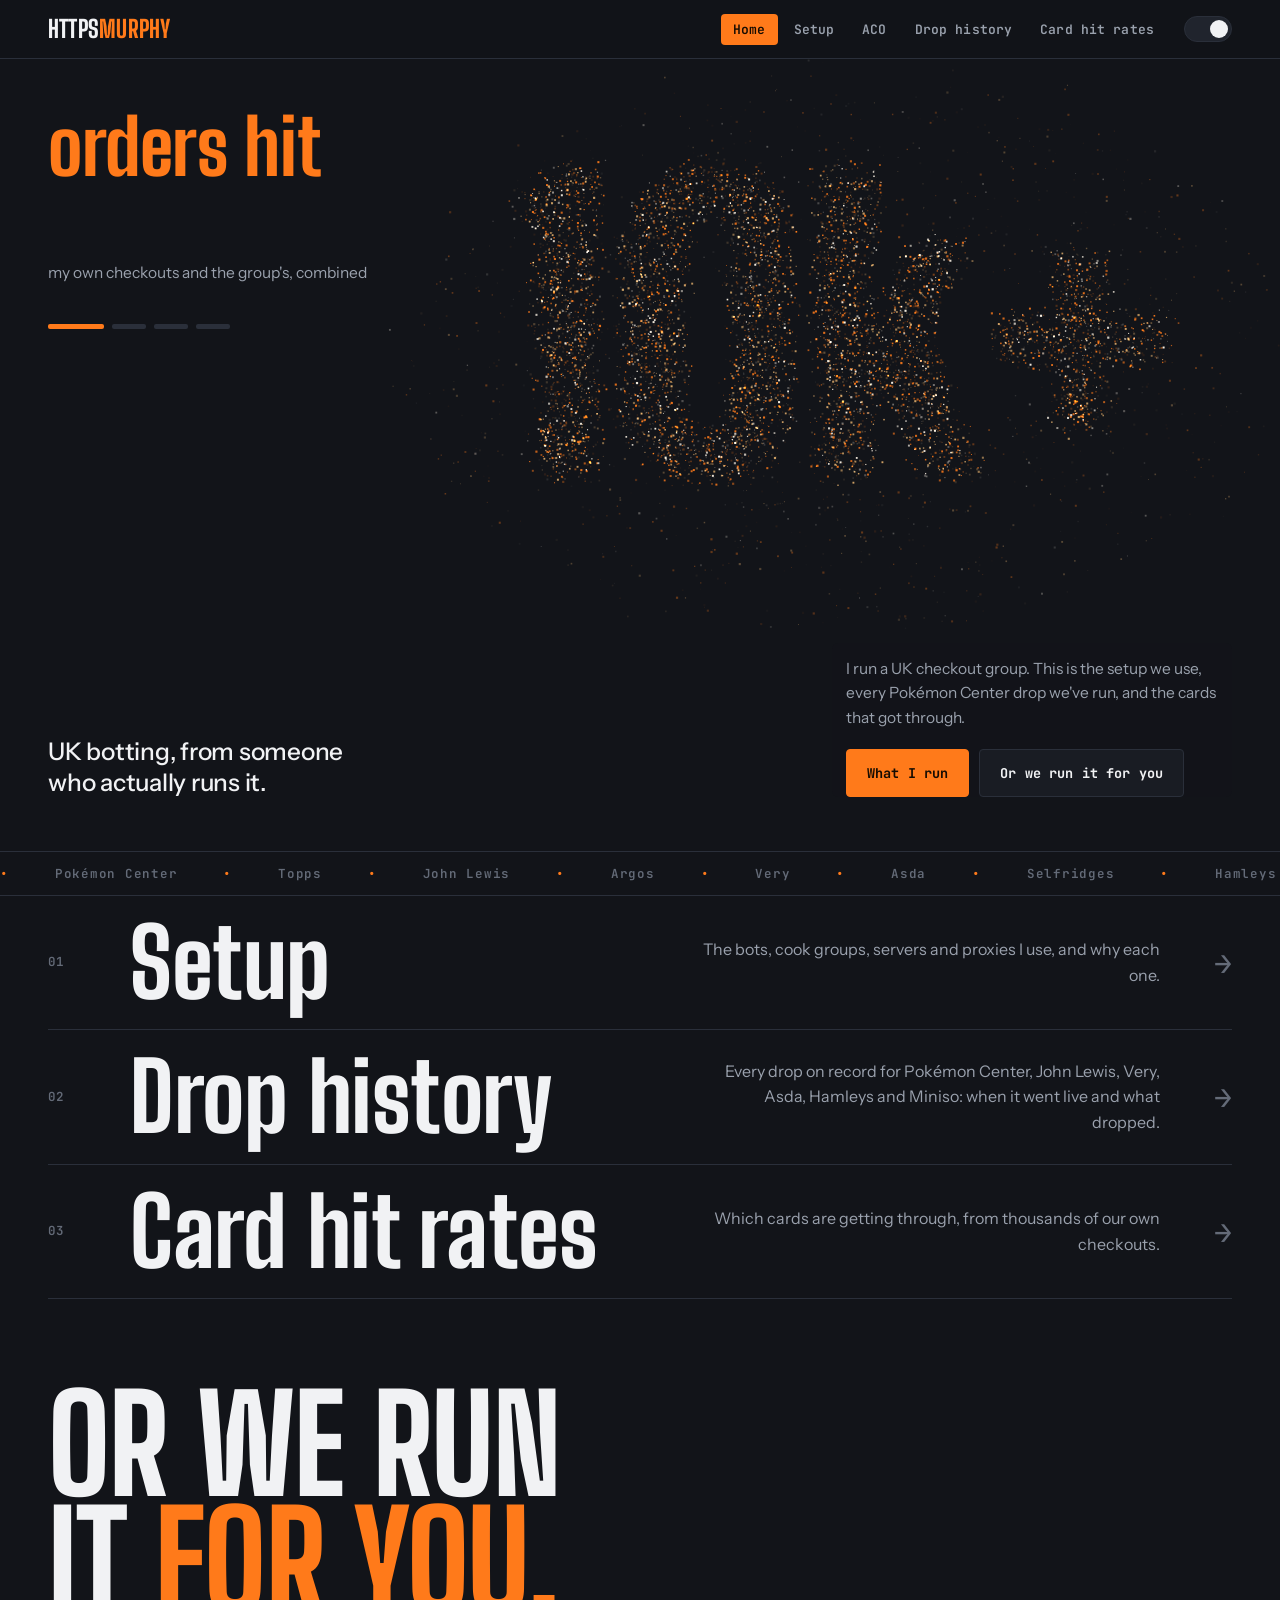
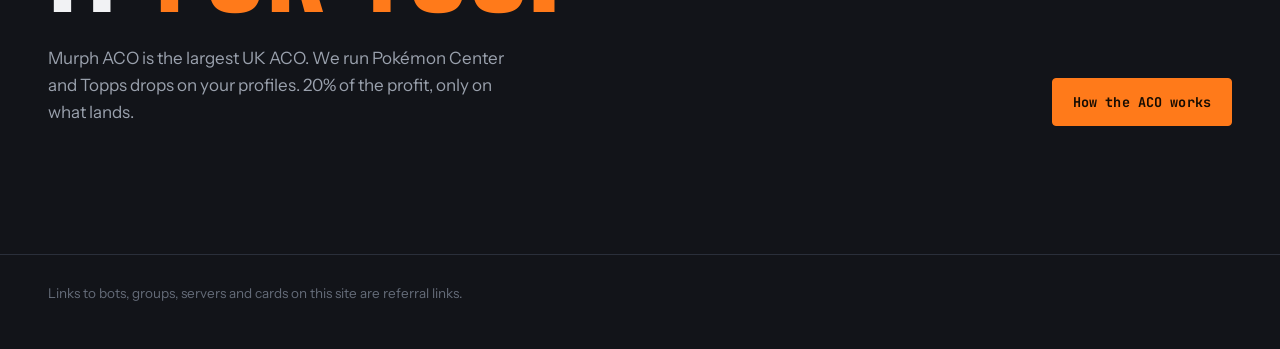
==== commit 23af98bd: "Say largest UK ACO, not cook group Co-Authored-By: Claude Opus 5 (1M context) <noreply@anthropic.com" ====
--- a/index.html
+++ b/index.html
@@ -49,7 +49,7 @@
 <section class="band"><div class="wrap">
   <h2 class="disp rise">Or we run it <span>for you.</span></h2>
   <div class="band-row rise">
-    <p>Murph ACO is the largest UK cook group. We run Pokémon Center and Topps drops on your profiles. 20% of the profit, only on what lands.</p>
+    <p>Murph ACO is the largest UK ACO. We run Pokémon Center and Topps drops on your profiles. 20% of the profit, only on what lands.</p>
     <a class="btn primary" href="aco.html">How the ACO works</a>
   </div>
 </div></section>
--- a/assets/v2.css
+++ b/assets/v2.css
@@ -648,6 +648,9 @@
 body.v2 .rip-card small, body.v2 #b-sites .site, body.v2 .disp { text-transform: none; }
 body.v2 h1.disp, body.v2 h2.disp, body.v2 .since .disp, body.v2 .bench-n .disp, body.v2 .rip-card .disp, body.v2 .soon-in h1 { text-transform: uppercase; }
 body.v2 .label { letter-spacing: .03em; font-size: 12.5px; display: inline-block; }
+/* the drop list header is a label too, but it has to stay a grid so its headings sit over the columns */
+body.v2 .ledger-cols { display: grid; }
+@media (max-width: 900px) { body.v2 .ledger-cols { display: none; } }
 body.v2 .label::first-letter, body.v2 .rip-card small::first-letter, body.v2 .dr span::first-letter { text-transform: uppercase; }
 body.v2 .nav a { letter-spacing: .01em; font-size: 13px; }
 body.v2 .btn { letter-spacing: .01em; font-size: 13.5px; }
